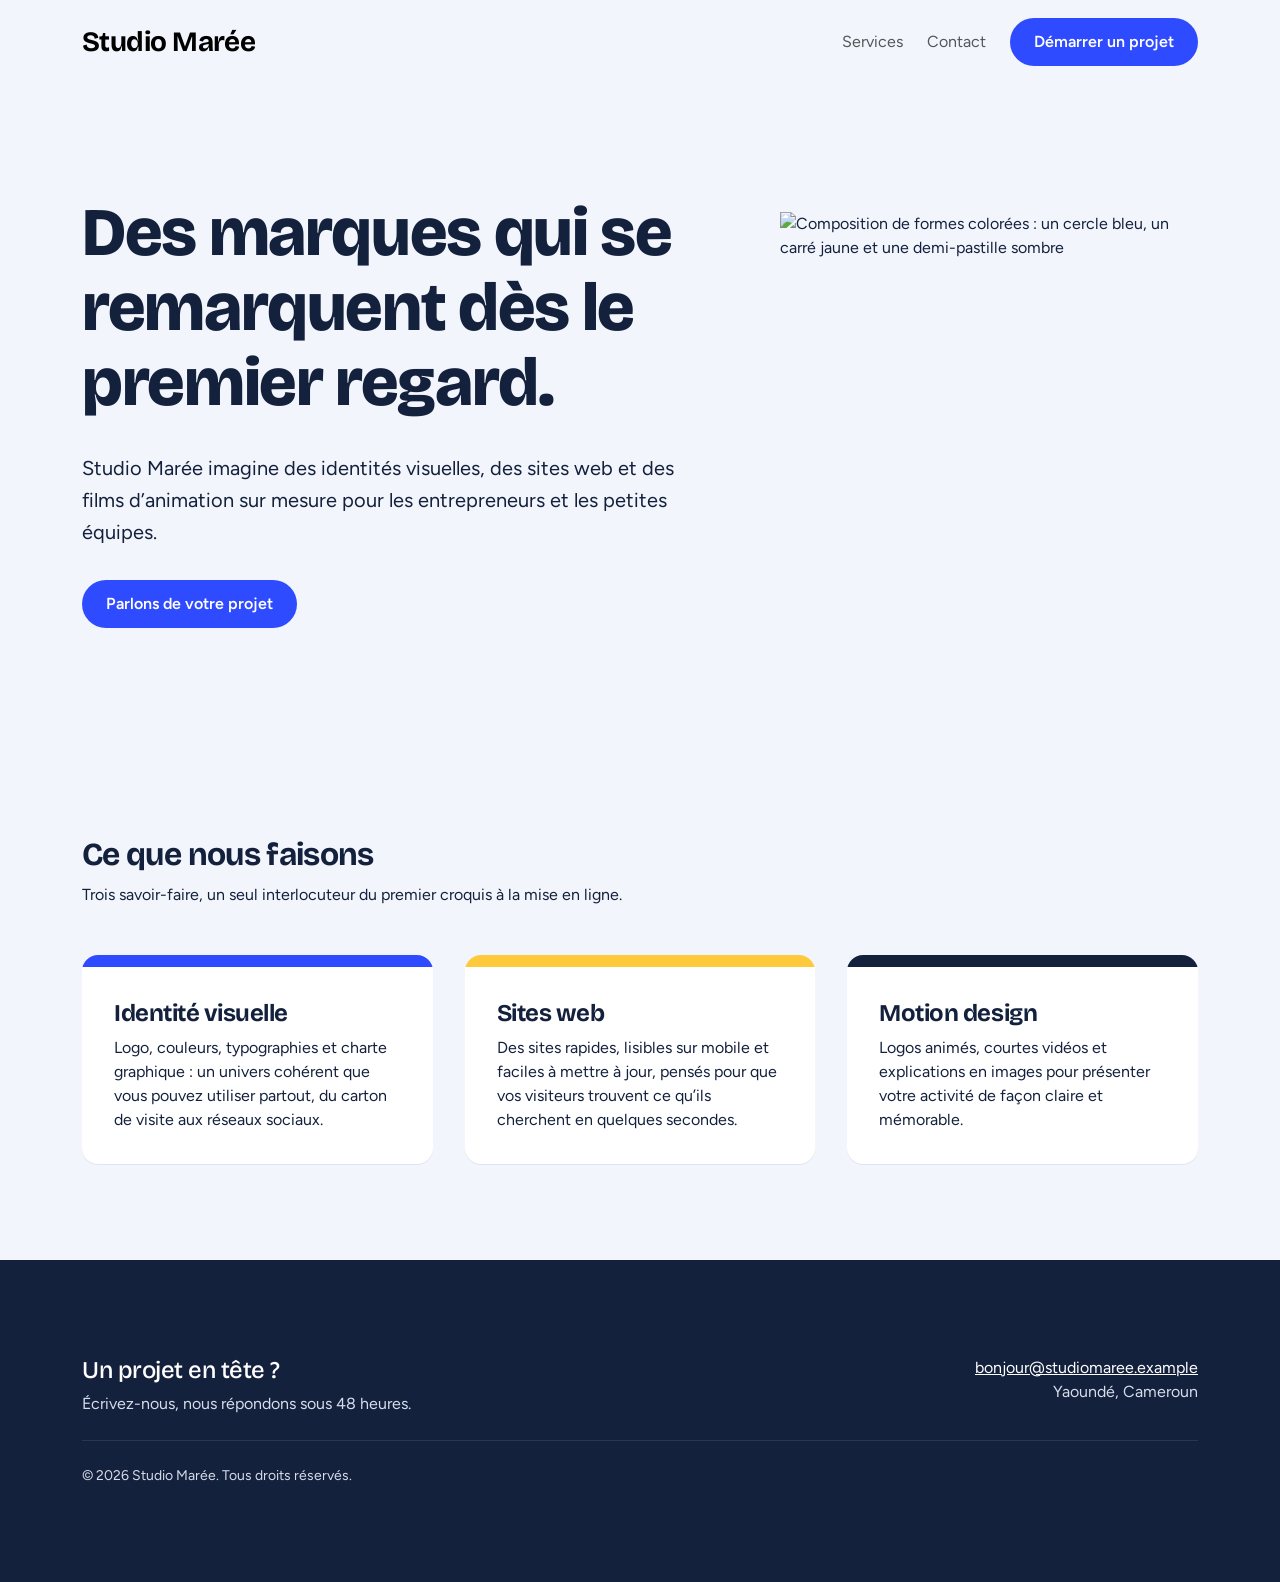
==== index.html @ 0c899aa6 "feat(jour-2): ajout section hero et grille services responsive bootstrap" ====
<!DOCTYPE html>
<html lang="fr">
<head>
  <meta charset="UTF-8">
  <!-- Rend le site responsive : la largeur suit celle de l’écran -->
  <meta name="viewport" content="width=device-width, initial-scale=1.0">
  <title>Studio Marée – Identité, web et motion</title>
  <meta name="description" content="Studio Marée conçoit des identités visuelles, des sites web et des films d’animation pour les marques qui veulent se faire remarquer.">

  <!-- Polices Google : une famille pour les titres, une pour le texte -->
  <link rel="preconnect" href="https://fonts.googleapis.com">
  <link rel="preconnect" href="https://fonts.gstatic.com" crossorigin>
  <link href="https://fonts.googleapis.com/css2?family=Bricolage+Grotesque:opsz,wght@12..96,500;12..96,700;12..96,800&family=Figtree:wght@400;500;600&display=swap" rel="stylesheet">

  <!-- Bootstrap 5 (CSS) : toujours AVANT notre fichier -->
  <link href="https://cdn.jsdelivr.net/npm/bootstrap@5.3.3/dist/css/bootstrap.min.css" rel="stylesheet">

  <!-- Notre feuille de style : chargée après Bootstrap pour le compléter -->
  <link rel="stylesheet" href="styles.css">
</head>
<body>

  <!-- Lien d’évitement : permet aux utilisateurs clavier d’aller droit au contenu -->
  <a class="visually-hidden-focusable position-absolute p-3 bg-white" href="#contenu">Aller au contenu</a>

  <!-- En-tête : logo + navigation qui se replie en menu burger sur mobile -->
  <header>
    <nav class="navbar navbar-expand-lg py-3" aria-label="Navigation principale">
      <div class="container">
        <a class="navbar-brand fs-3 fw-bold" href="#accueil">Studio Marée</a>
        <button class="navbar-toggler" type="button" data-bs-toggle="collapse" data-bs-target="#menu" aria-controls="menu" aria-expanded="false" aria-label="Ouvrir le menu">
          <span class="navbar-toggler-icon"></span>
        </button>
        <div class="collapse navbar-collapse" id="menu">
          <ul class="navbar-nav ms-auto align-items-lg-center gap-lg-2">
            <li class="nav-item"><a class="nav-link" href="#services">Services</a></li>
            <li class="nav-item"><a class="nav-link" href="#contact">Contact</a></li>
            <li class="nav-item ms-lg-2"><a class="btn btn-cobalt" href="#contact">Démarrer un projet</a></li>
          </ul>
        </div>
      </div>
    </nav>
  </header>

  <main id="contenu">

    <!-- =====================================================
         SECTION 1 : HERO
         ===================================================== -->
    <section class="hero-section" id="accueil" aria-labelledby="titre-hero">
      <!-- .container : centre le contenu et fixe sa largeur maximale selon l’écran -->
      <div class="container">
        <!-- .row : ligne flex de 12 colonnes ; .align-items-center centre les colonnes à la verticale ; .g-5 = grand espace entre elles -->
        <div class="row align-items-center g-5">

          <!-- Colonne texte : 12/12 sur mobile (pleine largeur), 7/12 dès 992px (col-lg-7) -->
          <div class="col-12 col-lg-7">
            <h1 id="titre-hero" class="hero-title">Des marques qui se remarquent dès le premier regard.</h1>
            <p class="hero-text">Studio Marée imagine des identités visuelles, des sites web et des films d’animation sur mesure pour les entrepreneurs et les petites équipes.</p>
            <a class="btn btn-cobalt mt-3" href="#contact">Parlons de votre projet</a>
          </div>

          <!-- Colonne image : pleine largeur sur mobile, 5/12 dès 992px (7 + 5 = 12) -->
          <div class="col-12 col-lg-5">
            <!-- .img-fluid : max-width 100% + hauteur auto, l’image rétrécit avec sa colonne ; .mx-auto la centre -->
            <img class="img-fluid d-block mx-auto" src="C:\Users\HP\OneDrive\Bureau\Apprentissage Frond-end\projet-01-vitrine/hero.svg" width="400" height="400"
                 alt="Composition de formes colorées : un cercle bleu, un carré jaune et une demi-pastille sombre">
          </div>

        </div>
      </div>
    </section>

    <!-- =====================================================
         SECTION 2 : SERVICES
         ===================================================== -->
    <section class="section" id="services" aria-labelledby="titre-services">
      <div class="container">
        <h2 id="titre-services" class="fw-bold mb-2">Ce que nous faisons</h2>
        <p class="mb-5">Trois savoir-faire, un seul interlocuteur du premier croquis à la mise en ligne.</p>

        <!-- .row : ligne de 12 colonnes ; .grille-services règle l’espace entre cartes dans styles.css -->
        <div class="row grille-services">

          <!-- Chaque colonne s’adapte à l’écran :
               col-12   → 12/12 = 1 carte par ligne sur mobile (à partir de 0px)
               col-md-6 → 6/12  = 2 cartes par ligne dès 768px (tablette)
               col-lg-4 → 4/12  = 3 cartes par ligne dès 992px (bureau) -->
          <div class="col-12 col-md-6 col-lg-4">
            <article class="card">
              <div class="bandeau bandeau-1"></div>
              <div class="card-body">
                <h3 class="h4 fw-bold">Identité visuelle</h3>
                <p class="mb-0">Logo, couleurs, typographies et charte graphique : un univers cohérent que vous pouvez utiliser partout, du carton de visite aux réseaux sociaux.</p>
              </div>
            </article>
          </div>

          <div class="col-12 col-md-6 col-lg-4">
            <article class="card">
              <div class="bandeau bandeau-2"></div>
              <div class="card-body">
                <h3 class="h4 fw-bold">Sites web</h3>
                <p class="mb-0">Des sites rapides, lisibles sur mobile et faciles à mettre à jour, pensés pour que vos visiteurs trouvent ce qu’ils cherchent en quelques secondes.</p>
              </div>
            </article>
          </div>

          <div class="col-12 col-md-6 col-lg-4">
            <article class="card">
              <div class="bandeau bandeau-3"></div>
              <div class="card-body">
                <h3 class="h4 fw-bold">Motion design</h3>
                <p class="mb-0">Logos animés, courtes vidéos et explications en images pour présenter votre activité de façon claire et mémorable.</p>
              </div>
            </article>
          </div>

        </div>
      </div>
    </section>

  </main>

  <!-- Pied de page : coordonnées et mentions -->
  <footer id="contact">
    <div class="container">
      <div class="row g-4">
        <div class="col-md-6">
          <h2 class="h4 text-white mb-2">Un projet en tête ?</h2>
          <p class="mb-0">Écrivez-nous, nous répondons sous 48 heures.</p>
        </div>
        <div class="col-md-6 text-md-end">
          <address class="mb-0">
            <a href="mailto:bonjour@studiomaree.example">bonjour@studiomaree.example</a><br>
            Yaoundé, Cameroun
          </address>
        </div>
      </div>
      <hr class="my-4 border-secondary">
      <p class="small mb-0">© 2026 Studio Marée. Tous droits réservés.</p>
    </div>
  </footer>

  <!-- Bootstrap 5 (JS) : nécessaire au menu burger -->
  <script src="https://cdn.jsdelivr.net/npm/bootstrap@5.3.3/dist/js/bootstrap.bundle.min.js"></script>
</body>
</html>
---- styles.css ----
:root {
  --encre: #14213d;
  --cobalt: #2f4bff;
  --soleil: #ffc93c;
  --brume: #f2f5fb;
  --blanc: #ffffff;

  --espace-hero: 3rem;        /* marge verticale du hero */
  --espace-section: 3rem;     /* marge verticale des autres sections */
  --espace-carte: 1.5rem;     /* padding intérieur des cartes */
  --ecart-grille: 1rem;       /* espace entre les cartes */

  --bs-body-font-family: "Figtree", system-ui, sans-serif;
  --bs-body-color: var(--encre);
  --bs-body-bg: var(--brume);
  --bs-link-color: var(--cobalt);
}


/* 2. Base : sélecteurs d’éléments (0,0,1), les plus faibles possible */
h1, h2, h3, .navbar-brand {
  font-family: "Bricolage Grotesque", sans-serif;
  letter-spacing: -0.02em;
}

p { max-width: 38rem; }

:focus-visible {
  outline: 0.1875rem solid var(--soleil);
  outline-offset: 0.1875rem;
}


/* 3. Boutons */
.btn-cobalt {
  background: var(--cobalt);
  color: var(--blanc);
  border: 0;
  border-radius: 62rem;
  padding: 0.75rem 1.5rem;
  font-weight: 600;
}
.btn-cobalt:hover { background: #1f38d6; color: var(--blanc); }


/* 4. Section hero (version mobile) */
.hero-section {
  padding-block: var(--espace-hero);
}

.hero-title {
  font-size: 2.25rem;
  font-weight: 800;
  line-height: 1.1;
}

.hero-text {
  margin-top: 1.5rem;
  font-size: 1.125rem;
  line-height: 1.6;
}


/* 5. Autres sections et grille de cartes */
.section {
  padding-block: var(--espace-section);
}

/* Bootstrap fixe l’écart des colonnes sur .row ; notre classe, chargée
   après, le remplace à spécificité égale (0,1,0). */
.grille-services {
  --bs-gutter-x: var(--ecart-grille);
  --bs-gutter-y: var(--ecart-grille);
}


/* 6. Cartes
   Plutôt que de surcharger les propriétés une à une, on change les
   variables --bs-card-* que Bootstrap lit déjà dans .card : un seul
   sélecteur de classe suffit. */
.card {
  --bs-card-height: 100%;
  --bs-card-bg: var(--blanc);
  --bs-card-border-width: 0;
  --bs-card-border-radius: 1rem;
  --bs-card-spacer-x: var(--espace-carte);
  --bs-card-spacer-y: var(--espace-carte);

  overflow: hidden;
  box-shadow: 0 0.0625rem 0 rgb(20 33 61 / 0.08);
  transition: transform 0.25s ease, box-shadow 0.25s ease;
}

.bandeau { height: 0.625rem; }
.bandeau-1 { background: var(--cobalt); }
.bandeau-2 { background: var(--soleil); }
.bandeau-3 { background: var(--encre); }

/* Effet au survol : uniquement sur les appareils munis d’une souris,
   pour éviter un état « collé » sur écran tactile. */
@media (hover: hover) {
  .card:hover {
    transform: translateY(-0.25rem);
    box-shadow: 0 0.75rem 1.5rem rgb(20 33 61 / 0.14);
  }
}

/* Respecte les personnes qui désactivent les animations */
@media (prefers-reduced-motion: reduce) {
  .card { transition: none; }
}


/* 7. Pied de page */
footer {
  padding-block: var(--espace-section);
  background: var(--encre);
  color: #d7dcea;
}
footer a { color: var(--blanc); }


/* ==========================================================
   Tablette et bureau : à partir de 768px (48rem)
   On augmente l’espacement vertical en modifiant les variables :
   aucune règle supplémentaire, aucune spécificité en plus.
   ========================================================== */
@media (min-width: 768px) {
  :root {
    --espace-hero: 5rem;
    --espace-section: 4.5rem;
    --espace-carte: 2rem;
    --ecart-grille: 1.5rem;
  }

  .hero-title { font-size: 3.25rem; }
  .hero-text  { margin-top: 2rem; font-size: 1.25rem; }
  .bandeau    { height: 0.75rem; }
}


/* ==========================================================
   Grand écran : à partir de 1024px (64rem)
   ========================================================== */
@media (min-width: 1024px) {
  :root {
    --espace-hero: 7rem;
    --espace-section: 6rem;
    --ecart-grille: 2rem;
  }

  .hero-title { font-size: 4.25rem; }
}
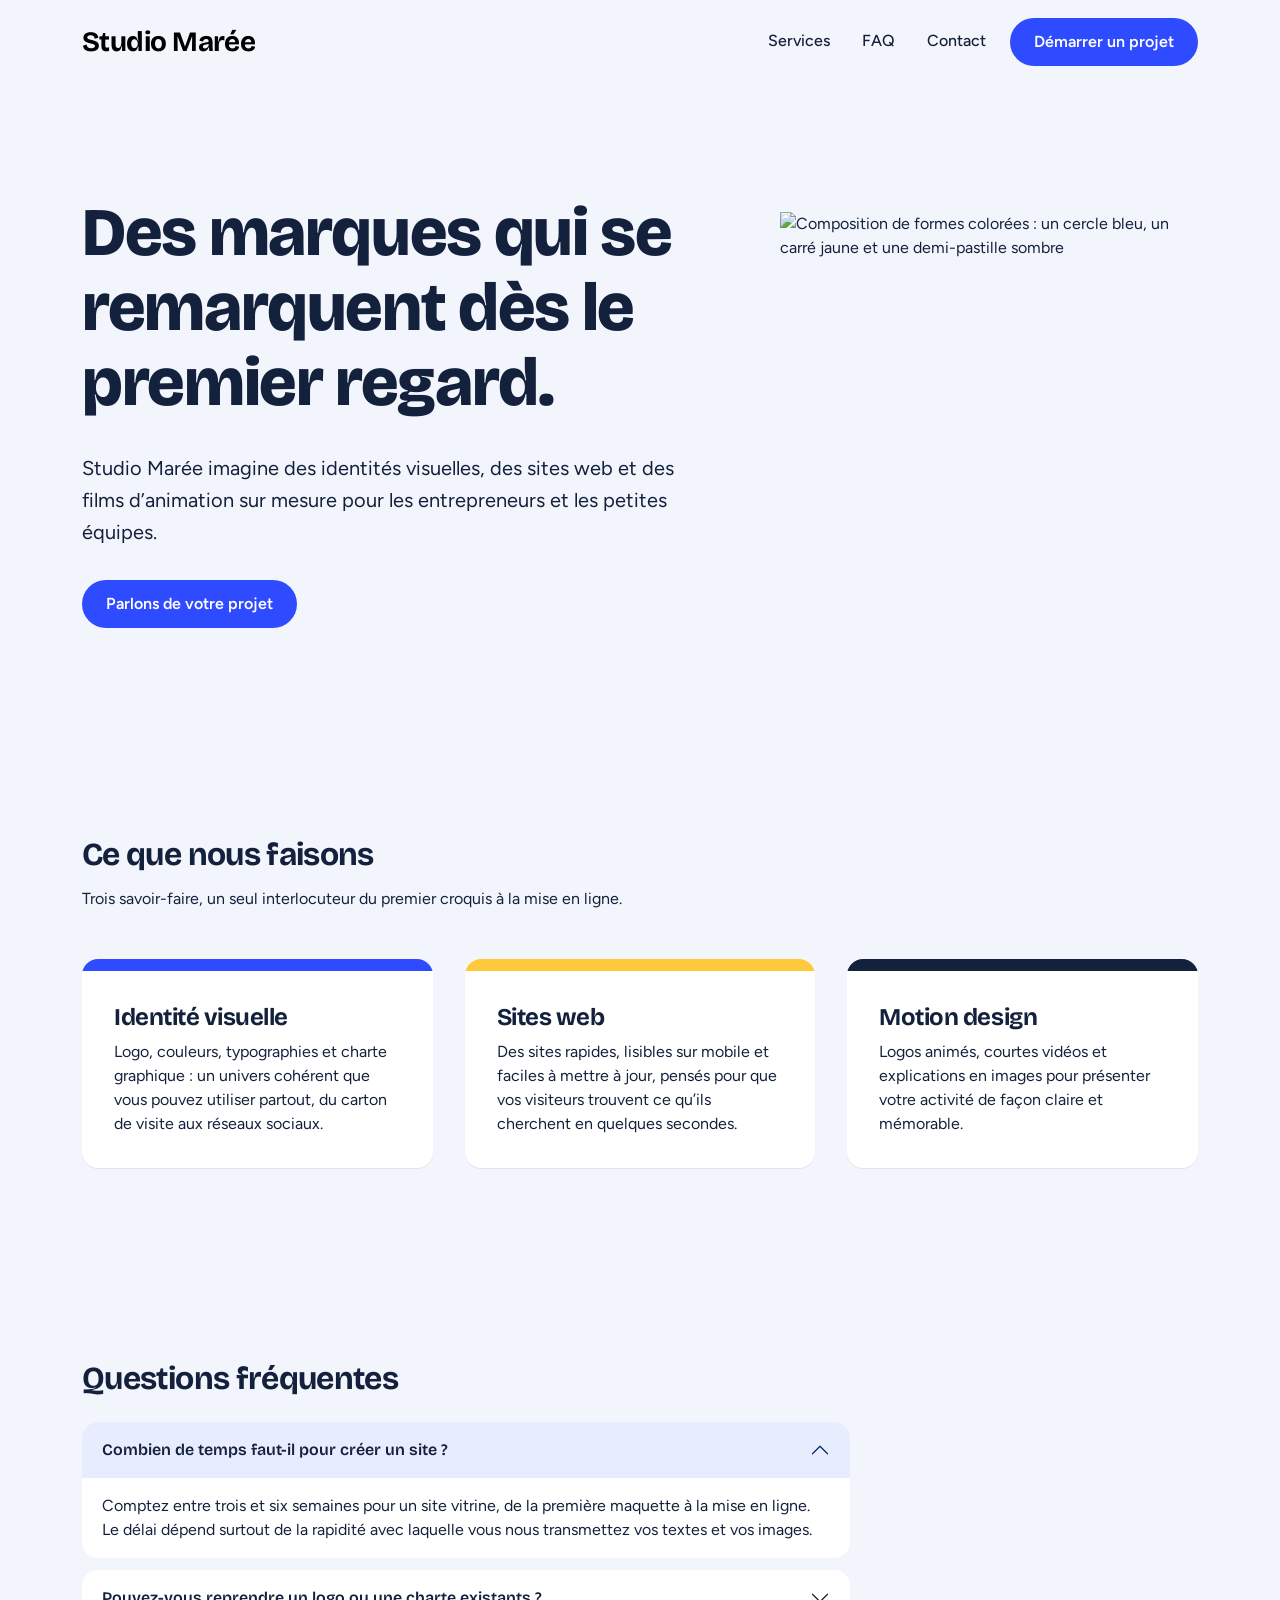
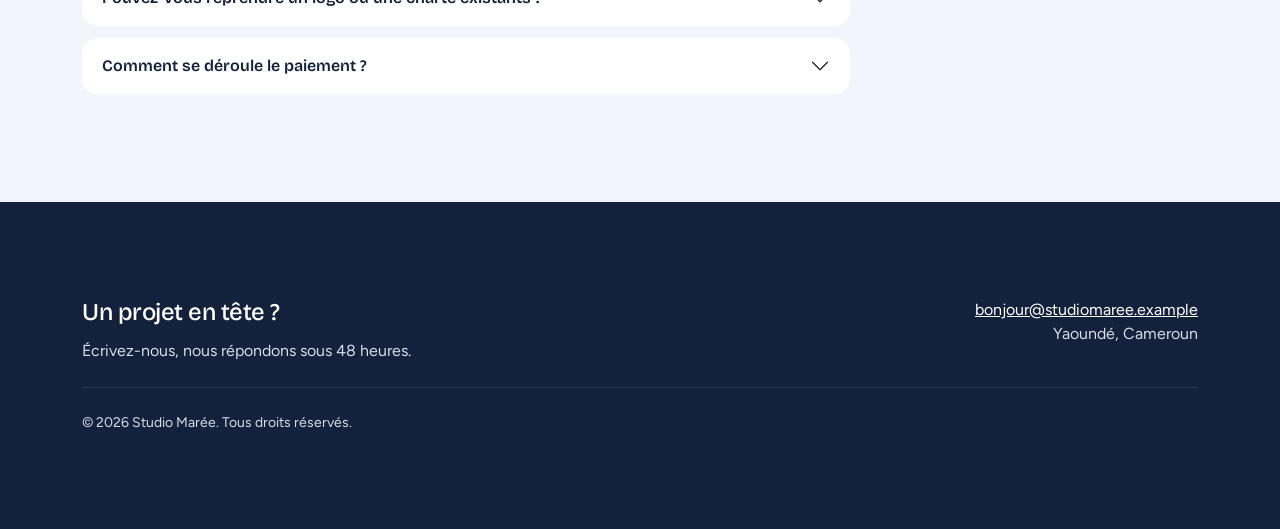
==== commit b8d2d8e4: "feat(jour-3): navbar mobile bootstrap, accordeon faq et selecteurs css3" ====
--- a/index.html
+++ b/index.html
@@ -28,14 +28,22 @@
     <nav class="navbar navbar-expand-lg py-3" aria-label="Navigation principale">
       <div class="container">
         <a class="navbar-brand fs-3 fw-bold" href="#accueil">Studio Marée</a>
+        <!-- Bouton burger : visible seulement sous 992px (navbar-expand-lg).
+             data-bs-toggle="collapse" → ce bouton déplie/replie un élément
+             data-bs-target="#menu"    → cet élément est celui dont l’id est « menu »
+             aria-controls="menu"      → indique aux lecteurs d’écran quel contenu est piloté
+             aria-expanded="false"     → état courant (Bootstrap le passe à true à l’ouverture)
+             aria-label                → nom accessible du bouton, qui n’a pas de texte visible -->
         <button class="navbar-toggler" type="button" data-bs-toggle="collapse" data-bs-target="#menu" aria-controls="menu" aria-expanded="false" aria-label="Ouvrir le menu">
           <span class="navbar-toggler-icon"></span>
         </button>
+        <!-- Contenu replié : son id doit correspondre à data-bs-target du bouton -->
         <div class="collapse navbar-collapse" id="menu">
-          <ul class="navbar-nav ms-auto align-items-lg-center gap-lg-2">
+          <ul class="navbar-nav ms-auto align-items-lg-center">
             <li class="nav-item"><a class="nav-link" href="#services">Services</a></li>
+            <li class="nav-item"><a class="nav-link" href="#faq">FAQ</a></li>
             <li class="nav-item"><a class="nav-link" href="#contact">Contact</a></li>
-            <li class="nav-item ms-lg-2"><a class="btn btn-cobalt" href="#contact">Démarrer un projet</a></li>
+            <li class="nav-item"><a class="btn btn-cobalt" href="#contact">Démarrer un projet</a></li>
           </ul>
         </div>
       </div>
@@ -63,7 +71,7 @@
           <!-- Colonne image : pleine largeur sur mobile, 5/12 dès 992px (7 + 5 = 12) -->
           <div class="col-12 col-lg-5">
             <!-- .img-fluid : max-width 100% + hauteur auto, l’image rétrécit avec sa colonne ; .mx-auto la centre -->
-            <img class="img-fluid d-block mx-auto" src="C:\Users\HP\OneDrive\Bureau\Apprentissage Frond-end\projet-01-vitrine/hero.svg" width="400" height="400"
+            <img class="img-fluid d-block mx-auto" src="C:/Users/HP/OneDrive/Bureau/Apprentissage Frond-end/projet-01-vitrine/hero.svg" width="400" height="400"
                  alt="Composition de formes colorées : un cercle bleu, un carré jaune et une demi-pastille sombre">
           </div>
 
@@ -76,7 +84,7 @@
          ===================================================== -->
     <section class="section" id="services" aria-labelledby="titre-services">
       <div class="container">
-        <h2 id="titre-services" class="fw-bold mb-2">Ce que nous faisons</h2>
+        <h2 id="titre-services" class="fw-bold">Ce que nous faisons</h2>
         <p class="mb-5">Trois savoir-faire, un seul interlocuteur du premier croquis à la mise en ligne.</p>
 
         <!-- .row : ligne de 12 colonnes ; .grille-services règle l’espace entre cartes dans styles.css -->
@@ -120,6 +128,62 @@
       </div>
     </section>
 
+    <!-- =====================================================
+         SECTION 3 : FAQ (composant accordion de Bootstrap)
+         ===================================================== -->
+    <section class="section" id="faq" aria-labelledby="titre-faq">
+      <div class="container">
+        <h2 id="titre-faq" class="fw-bold mb-4">Questions fréquentes</h2>
+
+        <!-- .accordion : conteneur ; son id est référencé par data-bs-parent pour n’ouvrir qu’un panneau à la fois -->
+        <div class="accordion" id="accordeonFaq">
+
+          <!-- .accordion-item : une question + sa réponse -->
+          <div class="accordion-item">
+            <h3 class="accordion-header">
+              <!-- Ce bouton ouvre le panneau #reponse-1 -->
+              <button class="accordion-button" type="button" data-bs-toggle="collapse" data-bs-target="#reponse-1" aria-expanded="true" aria-controls="reponse-1">
+                Combien de temps faut-il pour créer un site ?
+              </button>
+            </h3>
+            <!-- .show = ouvert au chargement ; data-bs-parent = groupe d’accordéon -->
+            <div id="reponse-1" class="accordion-collapse collapse show" data-bs-parent="#accordeonFaq">
+              <div class="accordion-body">
+                Comptez entre trois et six semaines pour un site vitrine, de la première maquette à la mise en ligne. Le délai dépend surtout de la rapidité avec laquelle vous nous transmettez vos textes et vos images.
+              </div>
+            </div>
+          </div>
+
+          <div class="accordion-item">
+            <h3 class="accordion-header">
+              <button class="accordion-button collapsed" type="button" data-bs-toggle="collapse" data-bs-target="#reponse-2" aria-expanded="false" aria-controls="reponse-2">
+                Pouvez-vous reprendre un logo ou une charte existants ?
+              </button>
+            </h3>
+            <div id="reponse-2" class="accordion-collapse collapse" data-bs-parent="#accordeonFaq">
+              <div class="accordion-body">
+                Oui. Nous partons de vos éléments actuels, les améliorons si besoin et les adaptons au web. Vous gardez ce qui fonctionne et nous retravaillons le reste avec vous.
+              </div>
+            </div>
+          </div>
+
+          <div class="accordion-item">
+            <h3 class="accordion-header">
+              <button class="accordion-button collapsed" type="button" data-bs-toggle="collapse" data-bs-target="#reponse-3" aria-expanded="false" aria-controls="reponse-3">
+                Comment se déroule le paiement ?
+              </button>
+            </h3>
+            <div id="reponse-3" class="accordion-collapse collapse" data-bs-parent="#accordeonFaq">
+              <div class="accordion-body">
+                Nous demandons un acompte au lancement du projet, puis le solde à la livraison. Le devis détaille chaque étape avant toute signature.
+              </div>
+            </div>
+          </div>
+
+        </div>
+      </div>
+    </section>
+
   </main>
 
   <!-- Pied de page : coordonnées et mentions -->
@@ -127,7 +191,7 @@
     <div class="container">
       <div class="row g-4">
         <div class="col-md-6">
-          <h2 class="h4 text-white mb-2">Un projet en tête ?</h2>
+          <h2 class="h4 text-white">Un projet en tête ?</h2>
           <p class="mb-0">Écrivez-nous, nous répondons sous 48 heures.</p>
         </div>
         <div class="col-md-6 text-md-end">
@@ -142,7 +206,7 @@
     </div>
   </footer>
 
-  <!-- Bootstrap 5 (JS) : nécessaire au menu burger -->
+  <!-- Bootstrap 5 (JS) : nécessaire au menu burger et à l’accordéon FAQ -->
   <script src="https://cdn.jsdelivr.net/npm/bootstrap@5.3.3/dist/js/bootstrap.bundle.min.js"></script>
 </body>
 </html>
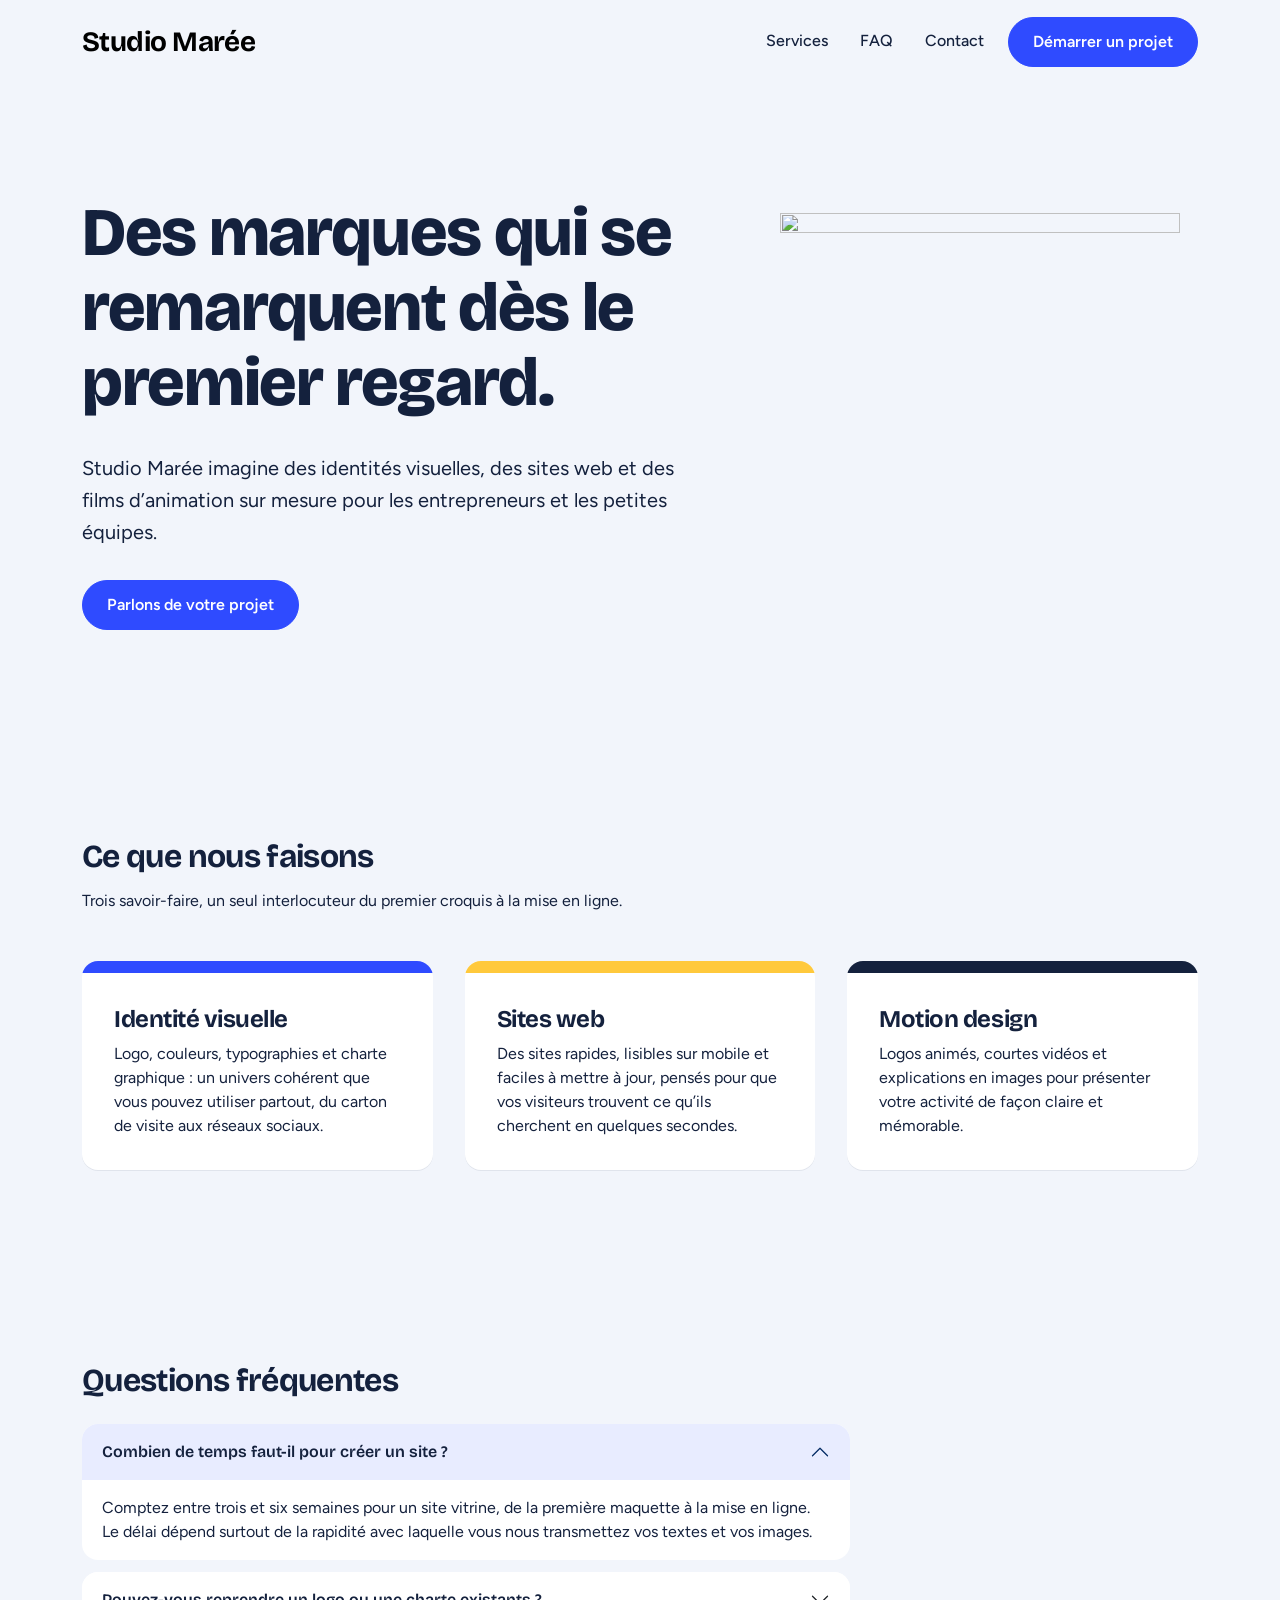
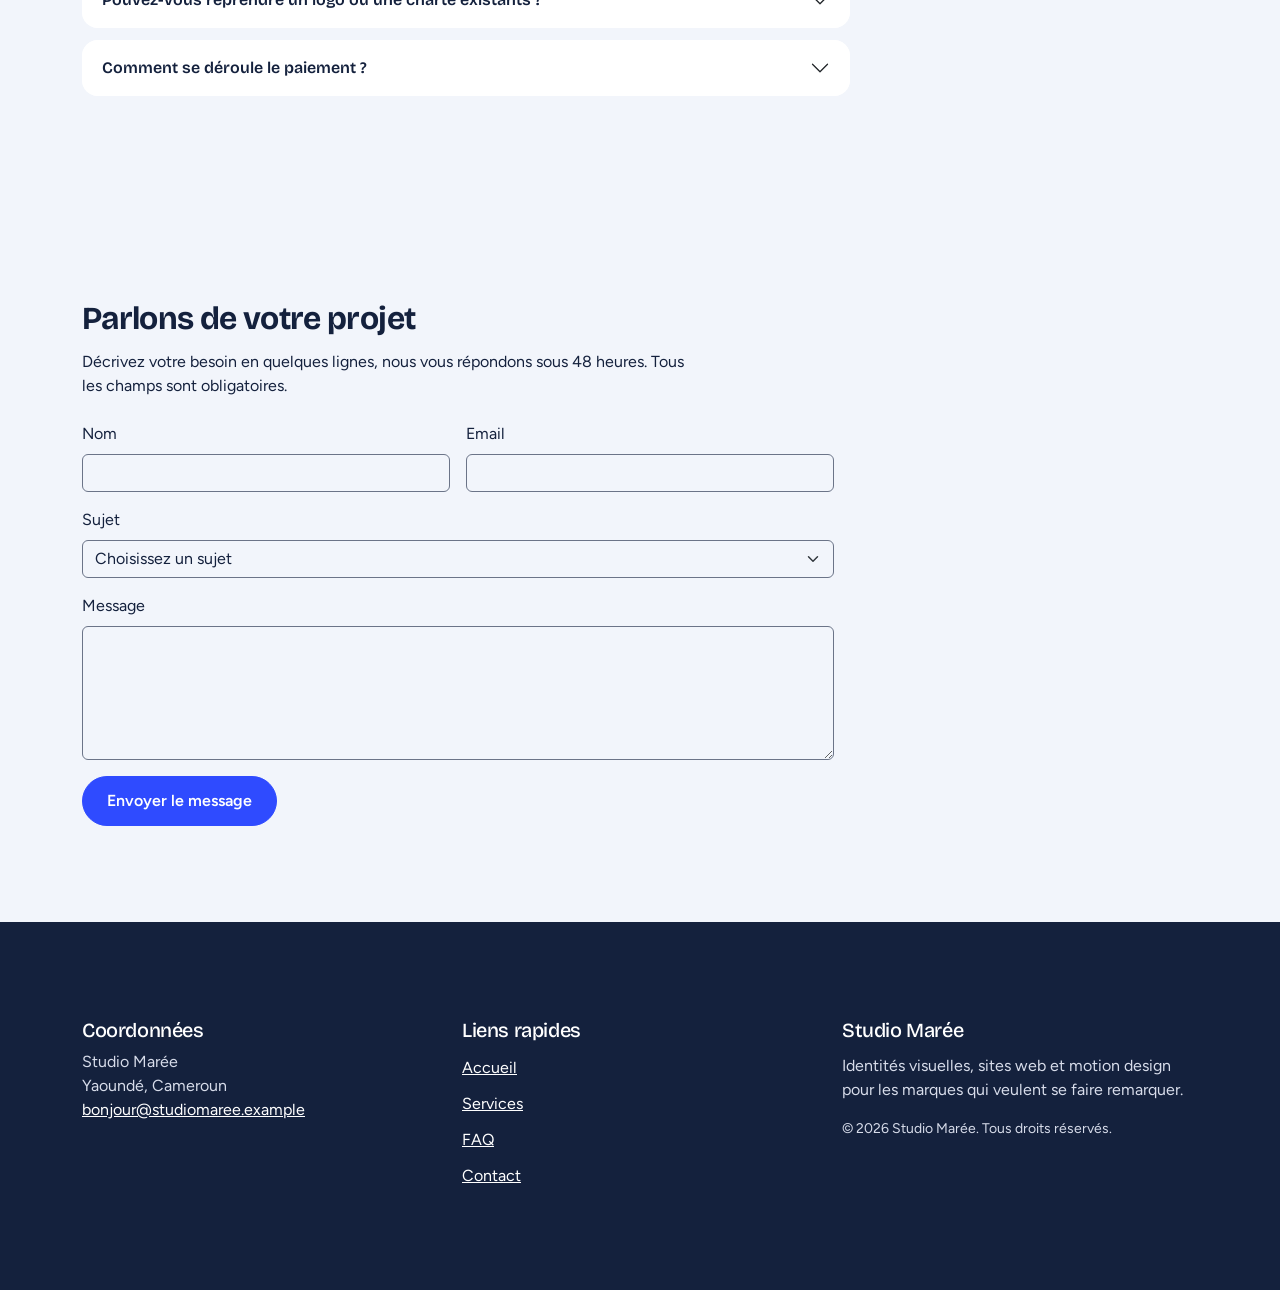
==== commit 5b65450d: "feat(jour-4): formulaire de contact accessible, footer et audit code" ====
--- a/index.html
+++ b/index.html
@@ -34,7 +34,7 @@
              aria-controls="menu"      → indique aux lecteurs d’écran quel contenu est piloté
              aria-expanded="false"     → état courant (Bootstrap le passe à true à l’ouverture)
              aria-label                → nom accessible du bouton, qui n’a pas de texte visible -->
-        <button class="navbar-toggler" type="button" data-bs-toggle="collapse" data-bs-target="#menu" aria-controls="menu" aria-expanded="false" aria-label="Ouvrir le menu">
+        <button class="navbar-toggler" type="button" data-bs-toggle="collapse" data-bs-target="#menu" aria-controls="menu" aria-expanded="false" aria-label="Afficher ou masquer le menu">
           <span class="navbar-toggler-icon"></span>
         </button>
         <!-- Contenu replié : son id doit correspondre à data-bs-target du bouton -->
@@ -43,7 +43,7 @@
             <li class="nav-item"><a class="nav-link" href="#services">Services</a></li>
             <li class="nav-item"><a class="nav-link" href="#faq">FAQ</a></li>
             <li class="nav-item"><a class="nav-link" href="#contact">Contact</a></li>
-            <li class="nav-item"><a class="btn btn-cobalt" href="#contact">Démarrer un projet</a></li>
+            <li class="nav-item"><a class="btn btn-primary" href="#contact">Démarrer un projet</a></li>
           </ul>
         </div>
       </div>
@@ -65,14 +65,14 @@
           <div class="col-12 col-lg-7">
             <h1 id="titre-hero" class="hero-title">Des marques qui se remarquent dès le premier regard.</h1>
             <p class="hero-text">Studio Marée imagine des identités visuelles, des sites web et des films d’animation sur mesure pour les entrepreneurs et les petites équipes.</p>
-            <a class="btn btn-cobalt mt-3" href="#contact">Parlons de votre projet</a>
+            <a class="btn btn-primary mt-3" href="#contact">Parlons de votre projet</a>
           </div>
 
           <!-- Colonne image : pleine largeur sur mobile, 5/12 dès 992px (7 + 5 = 12) -->
           <div class="col-12 col-lg-5">
-            <!-- .img-fluid : max-width 100% + hauteur auto, l’image rétrécit avec sa colonne ; .mx-auto la centre -->
-            <img class="img-fluid d-block mx-auto" src="C:/Users/HP/OneDrive/Bureau/Apprentissage Frond-end/projet-01-vitrine/hero.svg" width="400" height="400"
-                 alt="Composition de formes colorées : un cercle bleu, un carré jaune et une demi-pastille sombre">
+            <!-- Image décorative : alt="" (vide) pour que les lecteurs d’écran l’ignorent.
+                 .img-fluid : max-width 100% + hauteur auto, l’image rétrécit avec sa colonne ; .mx-auto la centre -->
+            <img class="img-fluid d-block mx-auto" src="C:\Users\HP\OneDrive\Bureau\Apprentissage Frond-end\projet-01-vitrine\hero.svg" width="400" height="400" alt="">
           </div>
 
         </div>
@@ -184,25 +184,94 @@
       </div>
     </section>
 
+    <!-- =====================================================
+         SECTION 4 : CONTACT (formulaire)
+         ===================================================== -->
+    <section class="section" id="contact" aria-labelledby="titre-contact">
+      <div class="container">
+        <h2 id="titre-contact" class="fw-bold">Parlons de votre projet</h2>
+        <p class="mb-4">Décrivez votre besoin en quelques lignes, nous vous répondons sous 48 heures. Tous les champs sont obligatoires.</p>
+
+        <!-- .row = ligne de 12 colonnes ; .g-3 = espace de 1rem entre les champs.
+             action="#" est provisoire : il faudra un service ou un script serveur pour recevoir les messages. -->
+        <form class="row g-3 formulaire-contact" action="#" method="post">
+
+          <!-- Nom et Email : 12/12 sur mobile, 6/12 chacun dès 768px (col-md-6) -->
+          <div class="col-12 col-md-6">
+            <!-- for="nom" doit être identique à l’id du champ ci-dessous -->
+            <label for="nom" class="form-label">Nom</label>
+            <input type="text" class="form-control" id="nom" name="nom" autocomplete="name" required>
+          </div>
+
+          <div class="col-12 col-md-6">
+            <label for="email" class="form-label">Email</label>
+            <!-- type="email" : validation du format et clavier adapté (@) sur mobile -->
+            <input type="email" class="form-control" id="email" name="email" autocomplete="email" required>
+          </div>
+
+          <div class="col-12">
+            <label for="sujet" class="form-label">Sujet</label>
+            <!-- Première option vide + disabled : force un vrai choix grâce à required -->
+            <select class="form-select" id="sujet" name="sujet" required>
+              <option value="" selected disabled>Choisissez un sujet</option>
+              <option value="identite">Identité visuelle</option>
+              <option value="web">Site web</option>
+              <option value="motion">Motion design</option>
+              <option value="autre">Autre demande</option>
+            </select>
+          </div>
+
+          <div class="col-12">
+            <label for="message" class="form-label">Message</label>
+            <textarea class="form-control" id="message" name="message" rows="5" required></textarea>
+          </div>
+
+          <div class="col-12">
+            <button type="submit" class="btn btn-primary">Envoyer le message</button>
+          </div>
+
+        </form>
+      </div>
+    </section>
+
   </main>
 
-  <!-- Pied de page : coordonnées et mentions -->
-  <footer id="contact">
+  <!-- =====================================================
+       PIED DE PAGE : 3 colonnes (empilées sur mobile, côte à côte dès 768px)
+       ===================================================== -->
+  <footer>
     <div class="container">
+      <!-- col-12 col-md-4 : 12/12 sur mobile, 4/12 dès 768px (4 + 4 + 4 = 12) -->
       <div class="row g-4">
-        <div class="col-md-6">
-          <h2 class="h4 text-white">Un projet en tête ?</h2>
-          <p class="mb-0">Écrivez-nous, nous répondons sous 48 heures.</p>
-        </div>
-        <div class="col-md-6 text-md-end">
+
+        <div class="col-12 col-md-4">
+          <h2 class="h5 text-white">Coordonnées</h2>
           <address class="mb-0">
-            <a href="mailto:bonjour@studiomaree.example">bonjour@studiomaree.example</a><br>
-            Yaoundé, Cameroun
+            Studio Marée<br>
+            Yaoundé, Cameroun<br>
+            <a href="mailto:bonjour@studiomaree.example">bonjour@studiomaree.example</a>
           </address>
         </div>
-      </div>
-      <hr class="my-4 border-secondary">
-      <p class="small mb-0">© 2026 Studio Marée. Tous droits réservés.</p>
+
+        <div class="col-12 col-md-4">
+          <h2 class="h5 text-white">Liens rapides</h2>
+          <nav aria-label="Liens rapides">
+            <ul class="list-unstyled liens-rapides mb-0">
+              <li><a href="#accueil">Accueil</a></li>
+              <li><a href="#services">Services</a></li>
+              <li><a href="#faq">FAQ</a></li>
+              <li><a href="#contact">Contact</a></li>
+            </ul>
+          </nav>
+        </div>
+
+        <div class="col-12 col-md-4">
+          <h2 class="h5 text-white">Studio Marée</h2>
+          <p>Identités visuelles, sites web et motion design pour les marques qui veulent se faire remarquer.</p>
+          <p class="small mb-0">© 2026 Studio Marée. Tous droits réservés.</p>
+        </div>
+
+      </div>
     </div>
   </footer>
 
--- a/styles.css
+++ b/styles.css
@@ -0,0 +1,280 @@
+:root {
+  --encre: #14213d;
+  --cobalt: #2f4bff;
+  --soleil: #ffc93c;
+  --brume: #f2f5fb;
+  --blanc: #ffffff;
+
+  --espace-hero: 3rem;        /* marge verticale du hero */
+  --espace-section: 3rem;     /* marge verticale des autres sections */
+  --espace-carte: 1.5rem;     /* padding intérieur des cartes */
+  --ecart-grille: 1rem;       /* espace entre les cartes */
+
+  --bs-body-font-family: "Figtree", system-ui, sans-serif;
+  --bs-body-color: var(--encre);
+  --bs-body-bg: var(--brume);
+  --bs-link-color: var(--cobalt);
+}
+
+
+/* 2. Base : sélecteurs d’éléments (0,0,1), les plus faibles possible */
+h1, h2, h3, .navbar-brand {
+  font-family: "Bricolage Grotesque", sans-serif;
+  letter-spacing: -0.02em;
+}
+
+p { max-width: 38rem; }
+
+/* Anneau de focus en cobalt (≈ 5,4:1 sur fond clair). Le jaune n’atteignait
+   que 1,5:1 : trop faible pour un indicateur de focus (minimum 3:1). */
+:focus-visible {
+  outline: 0.1875rem solid var(--cobalt);
+  outline-offset: 0.1875rem;
+}
+
+/* Sur le fond sombre du pied de page, c’est le jaune qui contraste.
+   Spécificité (0, 1, 1) : une pseudo-classe + un élément (footer). */
+footer :focus-visible {
+  outline-color: var(--soleil);
+}
+
+
+/* 3. Boutons : on adapte .btn-primary de Bootstrap en changeant ses
+   variables (un seul sélecteur de classe, aucune surcharge propriété par propriété). */
+.btn-primary {
+  --bs-btn-bg: var(--cobalt);
+  --bs-btn-border-color: var(--cobalt);
+  --bs-btn-hover-bg: #1f38d6;
+  --bs-btn-hover-border-color: #1f38d6;
+  --bs-btn-active-bg: #1a31bd;
+  --bs-btn-active-border-color: #1a31bd;
+  --bs-btn-border-radius: 62rem;
+  --bs-btn-padding-x: 1.5rem;
+  --bs-btn-padding-y: 0.75rem;
+  --bs-btn-font-weight: 600;
+}
+
+/* Bootstrap supprime l’outline des boutons au profit d’une ombre pâle :
+   on rétablit un anneau net. Même poids (0, 2, 0), écrit après Bootstrap. */
+.btn:focus-visible {
+  outline: 0.1875rem solid var(--cobalt);
+  outline-offset: 0.1875rem;
+}
+
+
+/* 4. Section hero (version mobile) */
+.hero-section {
+  padding-block: var(--espace-hero);
+}
+
+.hero-title {
+  font-size: 2.25rem;
+  font-weight: 800;
+  line-height: 1.1;
+}
+
+.hero-text {
+  margin-top: 1.5rem;
+  font-size: 1.125rem;
+  line-height: 1.6;
+}
+
+
+/* 5. Autres sections et grille de cartes */
+.section {
+  padding-block: var(--espace-section);
+}
+
+/* Bootstrap fixe l’écart des colonnes sur .row ; notre classe, chargée
+   après, le remplace à spécificité égale (0,1,0). */
+.grille-services {
+  --bs-gutter-x: var(--ecart-grille);
+  --bs-gutter-y: var(--ecart-grille);
+}
+
+
+/* 6. Cartes
+   Plutôt que de surcharger les propriétés une à une, on change les
+   variables --bs-card-* que Bootstrap lit déjà dans .card : un seul
+   sélecteur de classe suffit. */
+.card {
+  --bs-card-height: 100%;
+  --bs-card-bg: var(--blanc);
+  --bs-card-border-width: 0;
+  --bs-card-border-radius: 1rem;
+  --bs-card-spacer-x: var(--espace-carte);
+  --bs-card-spacer-y: var(--espace-carte);
+
+  overflow: hidden;
+  box-shadow: 0 0.0625rem 0 rgb(20 33 61 / 0.08);
+  transition: transform 0.25s ease, box-shadow 0.25s ease;
+}
+
+.bandeau { height: 0.625rem; }
+.bandeau-1 { background: var(--cobalt); }
+.bandeau-2 { background: var(--soleil); }
+.bandeau-3 { background: var(--encre); }
+
+/* Effet au survol : uniquement sur les appareils munis d’une souris,
+   pour éviter un état « collé » sur écran tactile. */
+@media (hover: hover) {
+  .card:hover {
+    transform: translateY(-0.25rem);
+    box-shadow: 0 0.75rem 1.5rem rgb(20 33 61 / 0.14);
+  }
+}
+
+/* Respecte les personnes qui désactivent les animations */
+@media (prefers-reduced-motion: reduce) {
+  .card { transition: none; }
+}
+
+
+/* 7. Pied de page */
+footer {
+  padding-block: var(--espace-section);
+  background: var(--encre);
+  color: #d7dcea;
+}
+footer a { color: var(--blanc); }
+
+/* Liens rapides : zone cliquable plus haute (confort au pouce sur mobile) */
+.liens-rapides a {
+  display: inline-block;
+  padding-block: 0.375rem;
+}
+
+
+/* 8. Navigation : combinateur d’enfant direct (>)
+   .navbar-nav > .nav-item > .nav-link ne cible que les liens placés
+   DIRECTEMENT dans un .nav-item, lui-même enfant direct de .navbar-nav.
+   Un lien d’un futur sous-menu (dropdown) ne serait pas touché.
+
+   Calcul de spécificité de la règle principale (ID, Classe, Élément) :
+     .navbar-nav > .nav-item > .nav-link
+       ID       = 0
+       Classe   = 3   (.navbar-nav, .nav-item, .nav-link)
+       Élément  = 0
+       => (0, 3, 0). Les combinateurs (>, +, espace) ajoutent 0 point.
+   Bootstrap utilise ".navbar-expand-lg .navbar-nav .nav-link", aussi à
+   (0, 3, 0) : à égalité, la règle écrite en dernier gagne. D’où le
+   chargement de styles.css après Bootstrap. */
+.navbar-nav > .nav-item > .nav-link {
+  padding-block: 0.5rem;
+  border-bottom: 0.125rem solid transparent;
+  color: var(--encre);
+  font-weight: 500;
+  transition: color 0.2s ease, border-color 0.2s ease;
+}
+
+/* Spécificité : (0, 4, 0) = 3 classes + la pseudo-classe :hover / :focus-visible.
+   Elle doit dépasser (0, 3, 0), sinon la couleur de base écraserait le survol. */
+.navbar-nav > .nav-item > .nav-link:hover,
+.navbar-nav > .nav-item > .nav-link:focus-visible {
+  color: var(--cobalt);
+  border-bottom-color: var(--cobalt);
+}
+
+
+/* 9. Frère adjacent (+) : un <p> placé juste après un <h2>
+   Spécificité : h2 + p => (0, 0, 2) : 0 ID, 0 classe, 2 éléments.
+   Elle dépasse "p" de Bootstrap (0, 0, 1) qui remet la marge haute à 0. */
+h2 + p {
+  margin-top: 0.75rem;
+}
+
+
+/* 10. FAQ : composant accordion de Bootstrap
+   On modifie ses variables --bs-accordion-* : un seul sélecteur de classe. */
+.accordion {
+  --bs-accordion-bg: var(--blanc);
+  --bs-accordion-active-bg: #e8ecff;
+  --bs-accordion-active-color: var(--encre);
+  --bs-accordion-border-width: 0;
+  --bs-accordion-border-radius: 1rem;
+  --bs-accordion-btn-padding-y: 1.125rem;
+  --bs-accordion-btn-focus-box-shadow: 0 0 0 0.1875rem var(--cobalt);
+
+  max-width: 48rem;
+}
+
+.accordion-button { font-weight: 600; }
+
+.accordion-item {
+  margin-bottom: 0.75rem;
+  border-radius: var(--bs-accordion-border-radius);
+  overflow: hidden;
+}
+
+
+/* 11. Formulaire de contact
+   La bordure par défaut de Bootstrap (#dee2e6) n’offre que 1,3:1 sur fond
+   blanc : un champ de formulaire doit atteindre 3:1. #6b7488 ≈ 4,7:1.
+   Sélecteurs à une classe (0, 1, 0) : ils passent après Bootstrap. */
+.formulaire-contact { max-width: 48rem; }
+
+.form-control,
+.form-select {
+  border-color: #6b7488;
+}
+
+/* (0, 2, 0) : même poids que la règle :focus de Bootstrap, écrite avant la nôtre */
+.form-control:focus,
+.form-select:focus {
+  border-color: var(--cobalt);
+  outline: 0.1875rem solid var(--cobalt);
+  outline-offset: 0.125rem;
+  box-shadow: none;
+}
+
+
+/* ==========================================================
+   Tablette et bureau : à partir de 768px (48rem)
+   On augmente l’espacement vertical en modifiant les variables :
+   aucune règle supplémentaire, aucune spécificité en plus.
+   ========================================================== */
+@media (min-width: 768px) {
+  :root {
+    --espace-hero: 5rem;
+    --espace-section: 4.5rem;
+    --espace-carte: 2rem;
+    --ecart-grille: 1.5rem;
+  }
+
+  .hero-title { font-size: 3.25rem; }
+  .hero-text  { margin-top: 2rem; font-size: 1.25rem; }
+  .bandeau    { height: 0.75rem; }
+}
+
+
+/* ==========================================================
+   Grand écran de navigation : à partir de 992px (62rem)
+   Point de rupture où la navbar Bootstrap se déplie (navbar-expand-lg).
+   ========================================================== */
+/* :not(:last-child) : tous les éléments de menu SAUF le dernier (le bouton
+   d’action), pour éviter une marge inutile à droite.
+   Spécificité de .navbar-nav > .nav-item:not(:last-child) :
+     ID       = 0
+     Classe   = 3   (.navbar-nav, .nav-item, et :last-child dans :not(),
+                     car :not() prend la spécificité de son argument)
+     Élément  = 0
+     => (0, 3, 0) */
+@media (min-width: 992px) {
+  .navbar-nav > .nav-item:not(:last-child) {
+    margin-inline-end: 1rem;
+  }
+}
+
+
+/* ==========================================================
+   Grand écran : à partir de 1024px (64rem)
+   ========================================================== */
+@media (min-width: 1024px) {
+  :root {
+    --espace-hero: 7rem;
+    --espace-section: 6rem;
+    --ecart-grille: 2rem;
+  }
+
+  .hero-title { font-size: 4.25rem; }
+}
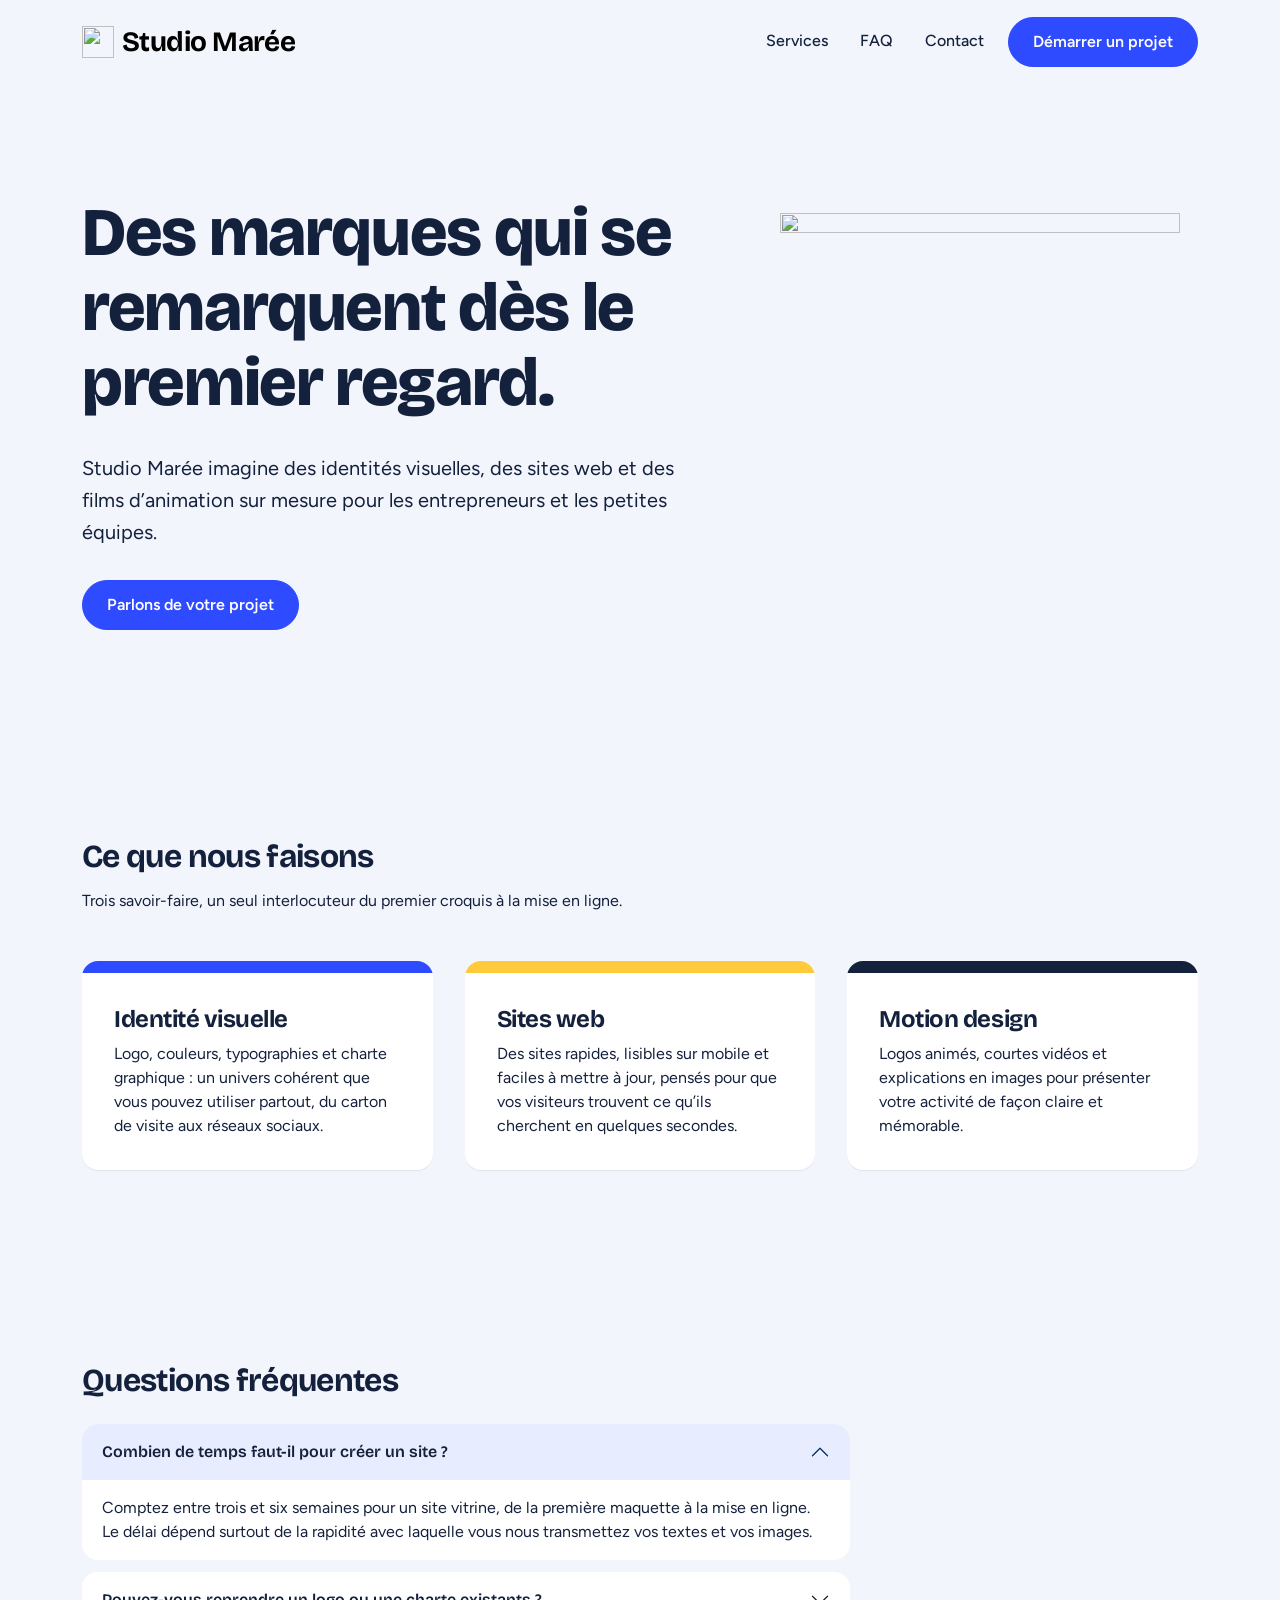
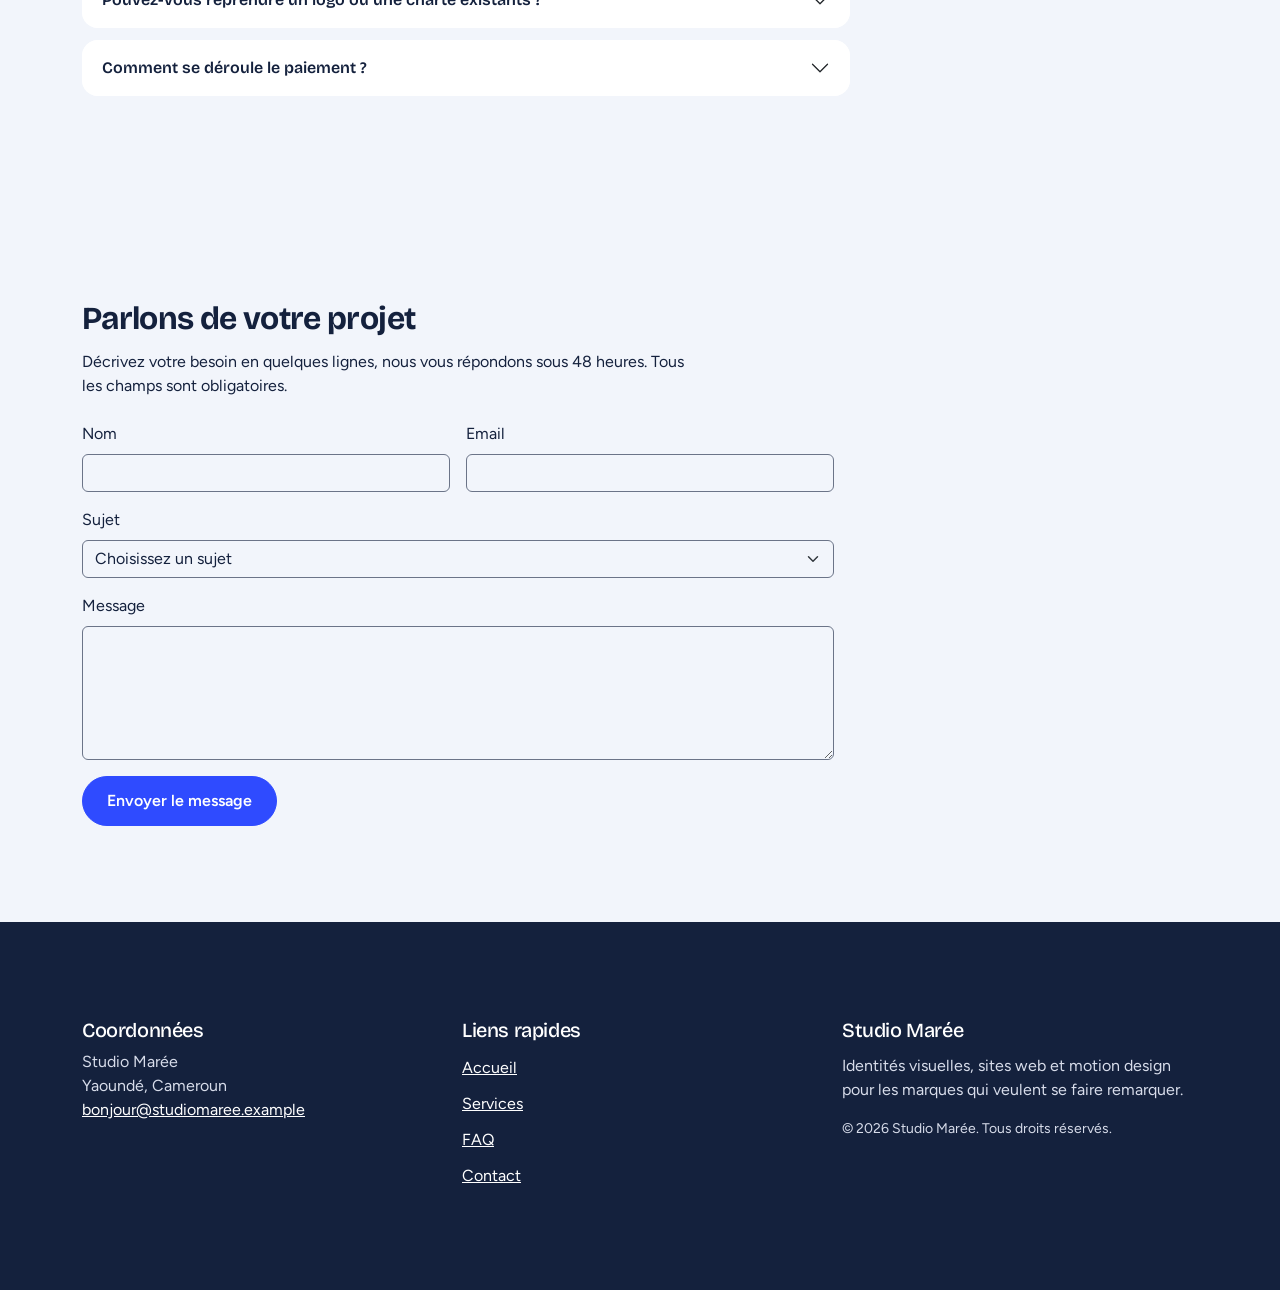
==== commit 0b64073f: "chore(jour-5): finalisation projet 01 site vitrine responsive" ====
--- a/index.html
+++ b/index.html
@@ -27,7 +27,11 @@
   <header>
     <nav class="navbar navbar-expand-lg py-3" aria-label="Navigation principale">
       <div class="container">
-        <a class="navbar-brand fs-3 fw-bold" href="#accueil">Studio Marée</a>
+        <a class="navbar-brand d-inline-flex align-items-center gap-2 fs-3 fw-bold" href="#accueil">
+          <!-- Logo décoratif : le nom du studio juste à côté sert de texte accessible, d’où alt="" -->
+          <img class="logo-marque" src="C:\Users\HP\OneDrive\Bureau\Apprentissage Frond-end\projet-01-vitrine\logo.svg" width="40" height="40" alt="">
+          <span>Studio Marée</span>
+        </a>
         <!-- Bouton burger : visible seulement sous 992px (navbar-expand-lg).
              data-bs-toggle="collapse" → ce bouton déplie/replie un élément
              data-bs-target="#menu"    → cet élément est celui dont l’id est « menu »
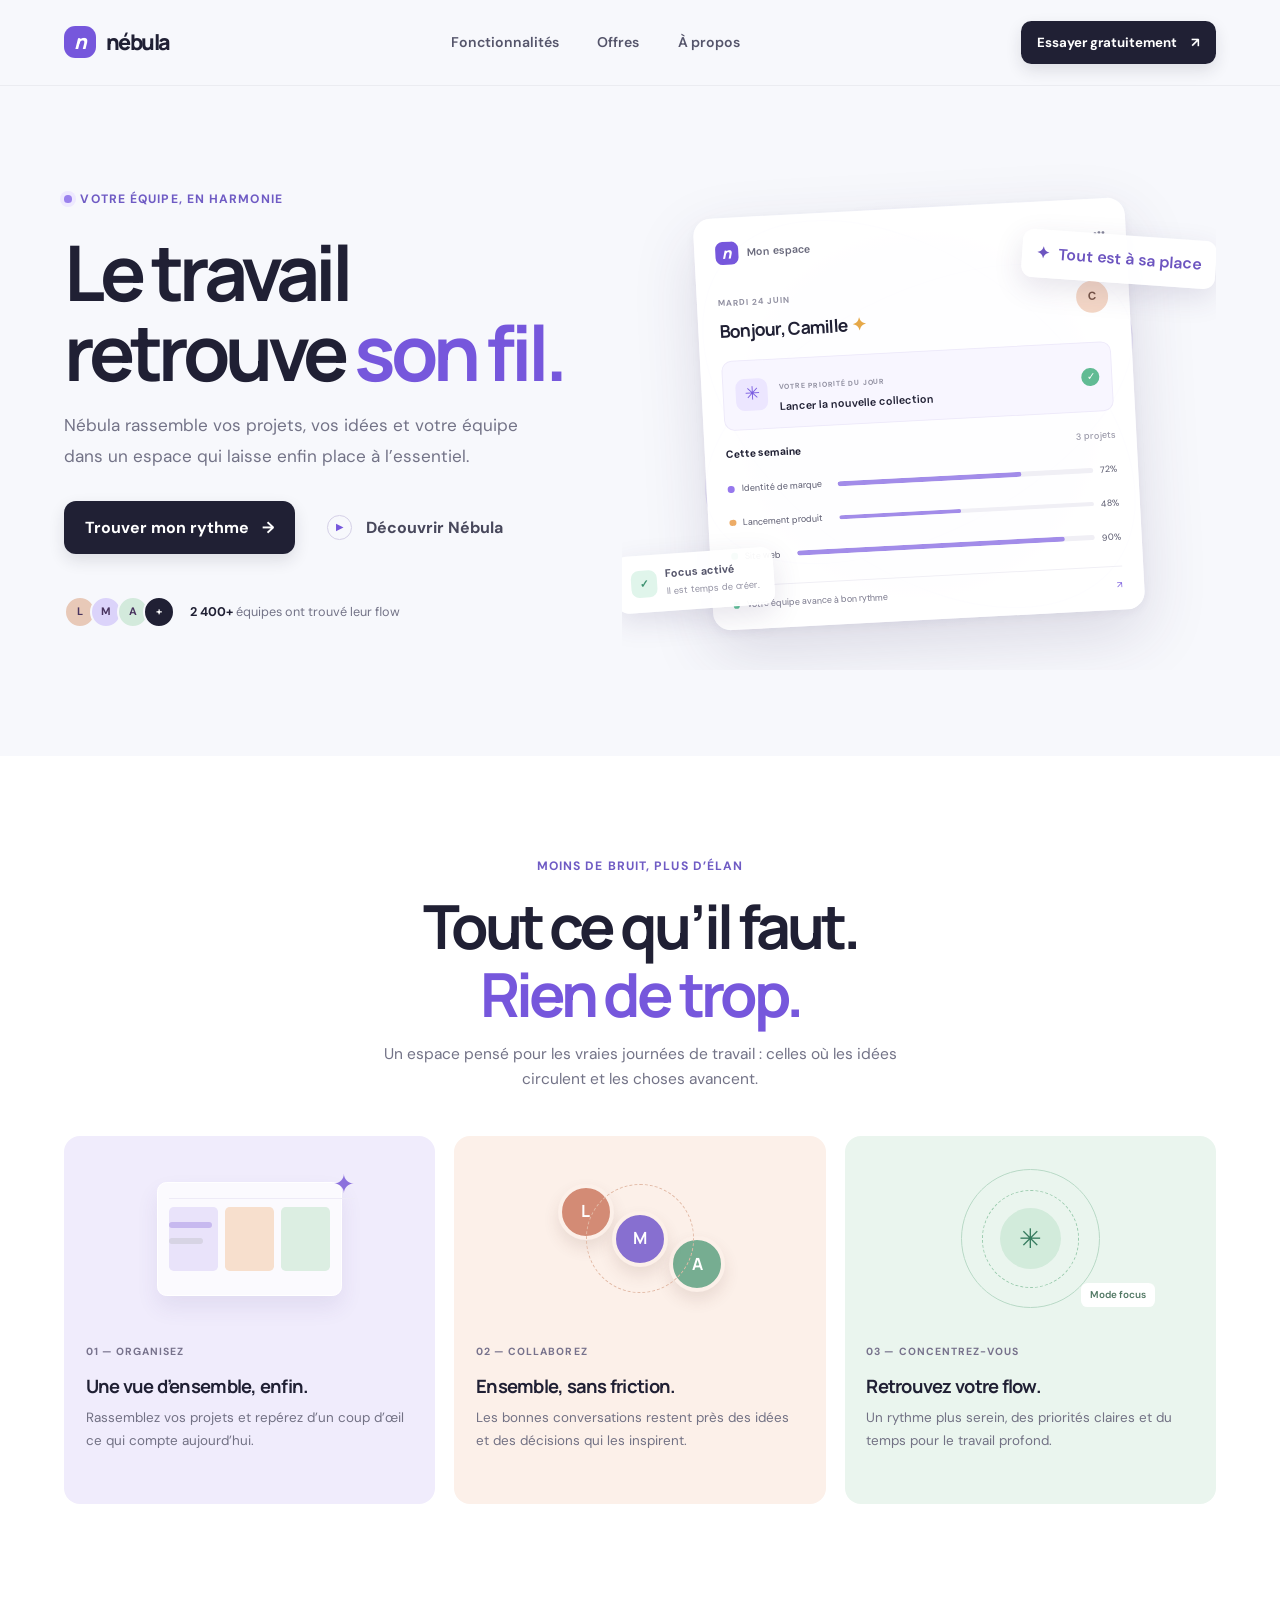
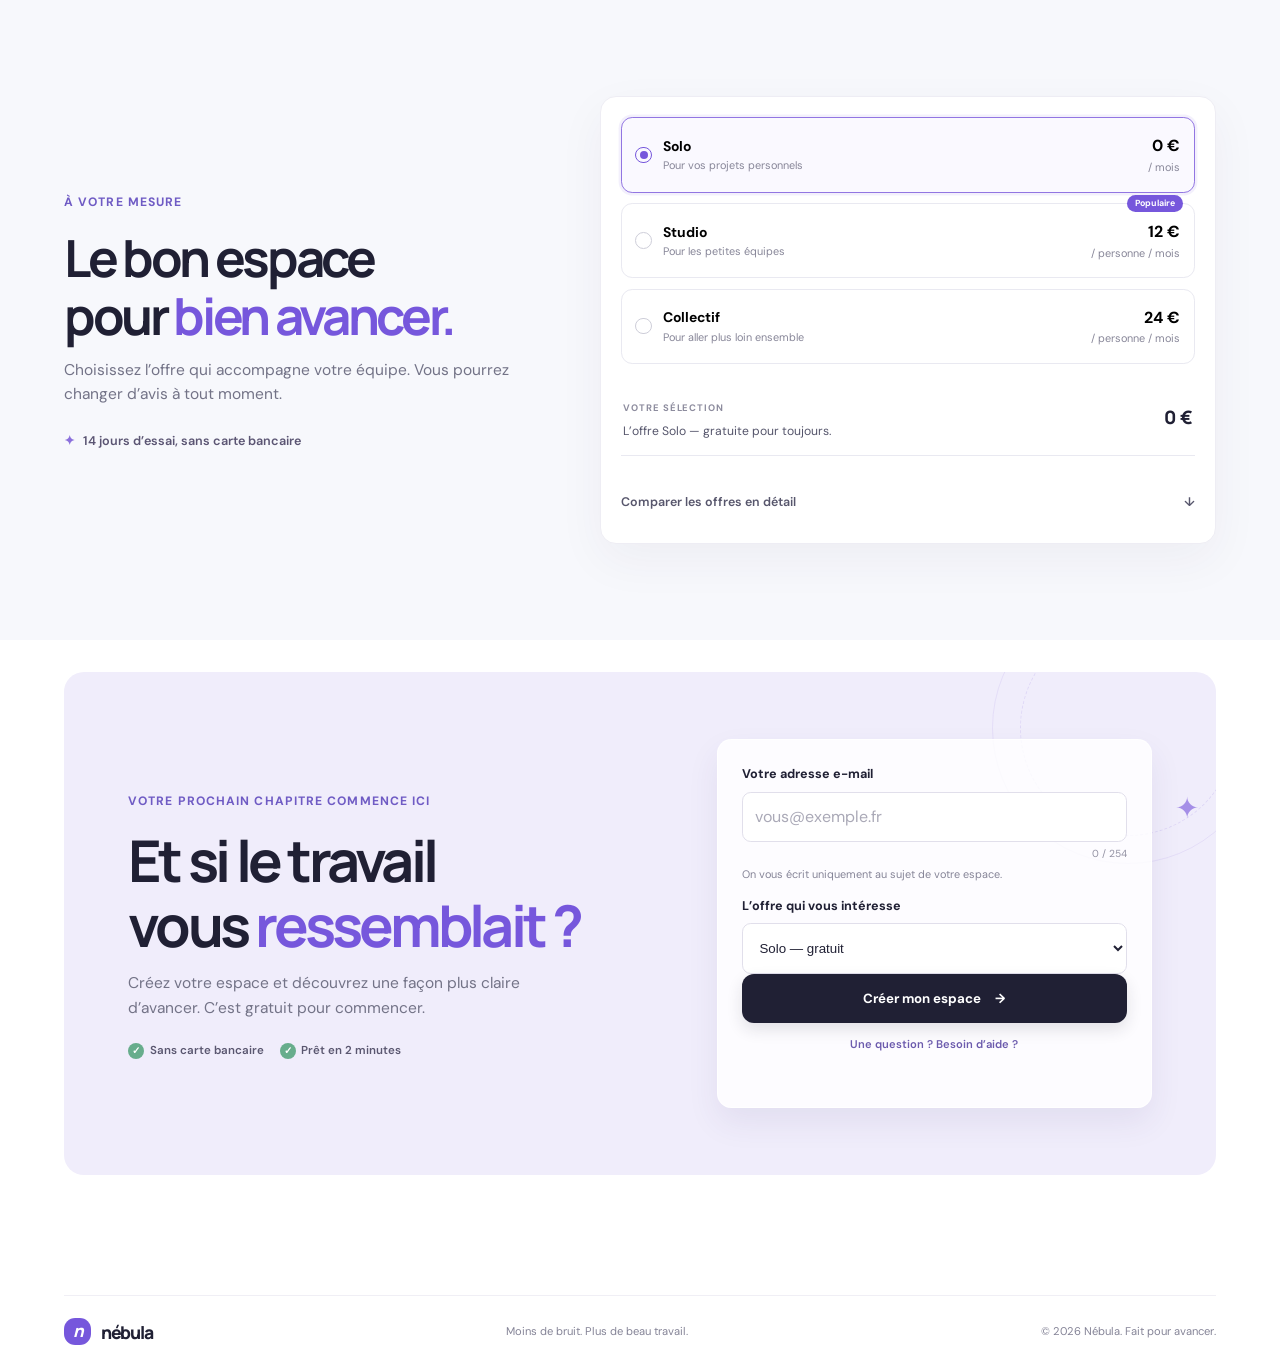
==== commit f6b2f192: "Squashed 'projet-02-landing-js-jquery/' content from commit 5165651 git-subtree-dir: projet-02-landi" ====
--- a/index.html
+++ b/index.html
@@ -1,285 +1,169 @@
-<!DOCTYPE html>
+<!doctype html>
 <html lang="fr">
-<head>
-  <meta charset="UTF-8">
-  <!-- Rend le site responsive : la largeur suit celle de l’écran -->
-  <meta name="viewport" content="width=device-width, initial-scale=1.0">
-  <title>Studio Marée – Identité, web et motion</title>
-  <meta name="description" content="Studio Marée conçoit des identités visuelles, des sites web et des films d’animation pour les marques qui veulent se faire remarquer.">
+  <head>
+    <meta charset="UTF-8">
+    <meta name="viewport" content="width=device-width, initial-scale=1.0">
+    <meta name="description" content="Découvrez Nébula, l'espace de travail qui aide votre équipe à avancer avec clarté.">
+    <meta name="theme-color" content="#f7f8fc">
+    <title>Nébula — Le travail retrouve son fil</title>
+    <link rel="preconnect" href="https://fonts.googleapis.com">
+    <link rel="preconnect" href="https://fonts.gstatic.com" crossorigin>
+    <link href="https://fonts.googleapis.com/css2?family=DM+Sans:wght@400;500;600;700&family=Manrope:wght@400;500;600;700;800&display=swap" rel="stylesheet">
+    <link rel="stylesheet" href="styles.css">
+    <script src="https://code.jquery.com/jquery-3.7.1.min.js"></script>
+    <script src="app.js" defer></script>
+  </head>
+  <body>
+    <a class="skip-link" href="#contenu">Aller au contenu</a>
+    <header class="site-header">
+      <nav class="navigation container" aria-label="Navigation principale">
+        <a class="brand" href="#accueil" aria-label="Nébula, accueil">
+          <span class="brand-mark" aria-hidden="true">n</span>
+          <span>nébula</span>
+        </a>
+        <div class="nav-links">
+          <a href="#fonctionnalites">Fonctionnalités</a>
+          <a href="#offres">Offres</a>
+          <a href="#essai">À propos</a>
+        </div>
+        <a class="button button-small button-dark nav-cta" href="#essai">Essayer gratuitement <span aria-hidden="true">↗</span></a>
+      </nav>
+    </header>
 
-  <!-- Polices Google : une famille pour les titres, une pour le texte -->
-  <link rel="preconnect" href="https://fonts.googleapis.com">
-  <link rel="preconnect" href="https://fonts.gstatic.com" crossorigin>
-  <link href="https://fonts.googleapis.com/css2?family=Bricolage+Grotesque:opsz,wght@12..96,500;12..96,700;12..96,800&family=Figtree:wght@400;500;600&display=swap" rel="stylesheet">
+    <main id="contenu">
+      <section class="hero container" id="accueil" aria-labelledby="hero-title">
+        <div class="hero-copy">
+          <span class="eyebrow"><span class="eyebrow-dot" aria-hidden="true"></span> Votre équipe, en harmonie</span>
+          <h1 id="hero-title">Le travail retrouve <span>son fil.</span></h1>
+          <p class="hero-description">Nébula rassemble vos projets, vos idées et votre équipe dans un espace qui laisse enfin place à l’essentiel.</p>
+          <div class="hero-actions">
+            <a class="button button-dark" href="#essai">Trouver mon rythme <span aria-hidden="true">→</span></a>
+            <button class="button button-quiet" id="preview-toggle" type="button" aria-expanded="false" aria-controls="preview-message">
+              <span class="play-icon" aria-hidden="true">▶</span> Découvrir Nébula
+            </button>
+          </div>
+          <p class="preview-message" id="preview-message" hidden role="status">Une meilleure façon d’avancer ensemble commence ici. Explorez les fonctionnalités de Nébula juste en dessous.</p>
+          <div class="social-proof">
+            <div class="avatar-stack" aria-hidden="true"><span>L</span><span>M</span><span>A</span><span>+</span></div>
+            <p><strong>2 400+</strong> équipes ont trouvé leur flow</p>
+          </div>
+        </div>
 
-  <!-- Bootstrap 5 (CSS) : toujours AVANT notre fichier -->
-  <link href="https://cdn.jsdelivr.net/npm/bootstrap@5.3.3/dist/css/bootstrap.min.css" rel="stylesheet">
+        <div class="hero-visual">
+          <div class="orbit orbit-one"></div>
+          <div class="orbit orbit-two"></div>
+          <div class="dashboard-card">
+            <div class="dashboard-top"><span class="dashboard-logo" aria-hidden="true">n</span><span>Mon espace</span><span aria-hidden="true" class="more-button">···</span></div>
+            <div class="dashboard-heading"><div><span class="dashboard-kicker">MARDI 24 JUIN</span><h2>Bonjour, Camille <span aria-hidden="true">✦</span></h2></div><div class="dashboard-avatar" aria-hidden="true">C</div></div>
+            <div class="focus-card"><span class="focus-icon" aria-hidden="true">✳</span><div><span class="task-label">VOTRE PRIORITÉ DU JOUR</span><p>Lancer la nouvelle collection</p></div><span class="task-check" aria-hidden="true">✓</span></div>
+            <div class="board-title"><span>Cette semaine</span><span class="board-count">3 projets</span></div>
+            <div class="project-row"><span class="project-dot dot-purple"></span><span>Identité de marque</span><span class="project-progress"><i style="width: 72%"></i></span><span>72%</span></div>
+            <div class="project-row"><span class="project-dot dot-orange"></span><span>Lancement produit</span><span class="project-progress"><i style="width: 48%"></i></span><span>48%</span></div>
+            <div class="project-row"><span class="project-dot dot-green"></span><span>Site web</span><span class="project-progress"><i style="width: 90%"></i></span><span>90%</span></div>
+            <div class="dashboard-bottom"><span class="online-dot"></span> Votre équipe avance à bon rythme <span aria-hidden="true">↗</span></div>
+          </div>
+          <div class="floating-note note-top"><span aria-hidden="true">✦</span><span>Tout est à sa place</span></div>
+          <div class="floating-note note-bottom"><span class="note-check" aria-hidden="true">✓</span><span><strong>Focus activé</strong><small>Il est temps de créer.</small></span></div>
+          <div class="visual-glow" aria-hidden="true"></div>
+        </div>
+      </section>
 
-  <!-- Notre feuille de style : chargée après Bootstrap pour le compléter -->
-  <link rel="stylesheet" href="styles.css">
-</head>
-<body>
-
-  <!-- Lien d’évitement : permet aux utilisateurs clavier d’aller droit au contenu -->
-  <a class="visually-hidden-focusable position-absolute p-3 bg-white" href="#contenu">Aller au contenu</a>
-
-  <!-- En-tête : logo + navigation qui se replie en menu burger sur mobile -->
-  <header>
-    <nav class="navbar navbar-expand-lg py-3" aria-label="Navigation principale">
-      <div class="container">
-        <a class="navbar-brand d-inline-flex align-items-center gap-2 fs-3 fw-bold" href="#accueil">
-          <!-- Logo décoratif : le nom du studio juste à côté sert de texte accessible, d’où alt="" -->
-          <img class="logo-marque" src="C:\Users\HP\OneDrive\Bureau\Apprentissage Frond-end\projet-01-vitrine\logo.svg" width="40" height="40" alt="">
-          <span>Studio Marée</span>
-        </a>
-        <!-- Bouton burger : visible seulement sous 992px (navbar-expand-lg).
-             data-bs-toggle="collapse" → ce bouton déplie/replie un élément
-             data-bs-target="#menu"    → cet élément est celui dont l’id est « menu »
-             aria-controls="menu"      → indique aux lecteurs d’écran quel contenu est piloté
-             aria-expanded="false"     → état courant (Bootstrap le passe à true à l’ouverture)
-             aria-label                → nom accessible du bouton, qui n’a pas de texte visible -->
-        <button class="navbar-toggler" type="button" data-bs-toggle="collapse" data-bs-target="#menu" aria-controls="menu" aria-expanded="false" aria-label="Afficher ou masquer le menu">
-          <span class="navbar-toggler-icon"></span>
-        </button>
-        <!-- Contenu replié : son id doit correspondre à data-bs-target du bouton -->
-        <div class="collapse navbar-collapse" id="menu">
-          <ul class="navbar-nav ms-auto align-items-lg-center">
-            <li class="nav-item"><a class="nav-link" href="#services">Services</a></li>
-            <li class="nav-item"><a class="nav-link" href="#faq">FAQ</a></li>
-            <li class="nav-item"><a class="nav-link" href="#contact">Contact</a></li>
-            <li class="nav-item"><a class="btn btn-primary" href="#contact">Démarrer un projet</a></li>
-          </ul>
-        </div>
-      </div>
-    </nav>
-  </header>
-
-  <main id="contenu">
-
-    <!-- =====================================================
-         SECTION 1 : HERO
-         ===================================================== -->
-    <section class="hero-section" id="accueil" aria-labelledby="titre-hero">
-      <!-- .container : centre le contenu et fixe sa largeur maximale selon l’écran -->
-      <div class="container">
-        <!-- .row : ligne flex de 12 colonnes ; .align-items-center centre les colonnes à la verticale ; .g-5 = grand espace entre elles -->
-        <div class="row align-items-center g-5">
-
-          <!-- Colonne texte : 12/12 sur mobile (pleine largeur), 7/12 dès 992px (col-lg-7) -->
-          <div class="col-12 col-lg-7">
-            <h1 id="titre-hero" class="hero-title">Des marques qui se remarquent dès le premier regard.</h1>
-            <p class="hero-text">Studio Marée imagine des identités visuelles, des sites web et des films d’animation sur mesure pour les entrepreneurs et les petites équipes.</p>
-            <a class="btn btn-primary mt-3" href="#contact">Parlons de votre projet</a>
+      <section class="features section-pad" id="fonctionnalites" aria-labelledby="features-title">
+        <div class="container">
+          <div class="section-heading">
+            <span class="eyebrow">Moins de bruit, plus d’élan</span>
+            <h2 id="features-title">Tout ce qu’il faut.<br><span>Rien de trop.</span></h2>
+            <p>Un espace pensé pour les vraies journées de travail : celles où les idées circulent et les choses avancent.</p>
           </div>
-
-          <!-- Colonne image : pleine largeur sur mobile, 5/12 dès 992px (7 + 5 = 12) -->
-          <div class="col-12 col-lg-5">
-            <!-- Image décorative : alt="" (vide) pour que les lecteurs d’écran l’ignorent.
-                 .img-fluid : max-width 100% + hauteur auto, l’image rétrécit avec sa colonne ; .mx-auto la centre -->
-            <img class="img-fluid d-block mx-auto" src="C:\Users\HP\OneDrive\Bureau\Apprentissage Frond-end\projet-01-vitrine\hero.svg" width="400" height="400" alt="">
-          </div>
-
-        </div>
-      </div>
-    </section>
-
-    <!-- =====================================================
-         SECTION 2 : SERVICES
-         ===================================================== -->
-    <section class="section" id="services" aria-labelledby="titre-services">
-      <div class="container">
-        <h2 id="titre-services" class="fw-bold">Ce que nous faisons</h2>
-        <p class="mb-5">Trois savoir-faire, un seul interlocuteur du premier croquis à la mise en ligne.</p>
-
-        <!-- .row : ligne de 12 colonnes ; .grille-services règle l’espace entre cartes dans styles.css -->
-        <div class="row grille-services">
-
-          <!-- Chaque colonne s’adapte à l’écran :
-               col-12   → 12/12 = 1 carte par ligne sur mobile (à partir de 0px)
-               col-md-6 → 6/12  = 2 cartes par ligne dès 768px (tablette)
-               col-lg-4 → 4/12  = 3 cartes par ligne dès 992px (bureau) -->
-          <div class="col-12 col-md-6 col-lg-4">
-            <article class="card">
-              <div class="bandeau bandeau-1"></div>
-              <div class="card-body">
-                <h3 class="h4 fw-bold">Identité visuelle</h3>
-                <p class="mb-0">Logo, couleurs, typographies et charte graphique : un univers cohérent que vous pouvez utiliser partout, du carton de visite aux réseaux sociaux.</p>
-              </div>
+          <div class="feature-grid">
+            <article class="feature-card feature-lavender">
+              <div class="feature-art art-project" aria-hidden="true"><span class="art-window"><i></i><i></i><i></i><b></b><b></b></span><span class="art-sparkle">✦</span></div>
+              <span class="feature-number">01 — ORGANISEZ</span>
+              <h3>Une vue d’ensemble, enfin.</h3>
+              <p>Rassemblez vos projets et repérez d’un coup d’œil ce qui compte aujourd’hui.</p>
+            </article>
+            <article class="feature-card feature-peach">
+              <div class="feature-art art-team" aria-hidden="true"><span class="team-bubble bubble-one">L</span><span class="team-bubble bubble-two">M</span><span class="team-bubble bubble-three">A</span><span class="team-connect">✳</span></div>
+              <span class="feature-number">02 — COLLABOREZ</span>
+              <h3>Ensemble, sans friction.</h3>
+              <p>Les bonnes conversations restent près des idées et des décisions qui les inspirent.</p>
+            </article>
+            <article class="feature-card feature-mint">
+              <div class="feature-art art-focus" aria-hidden="true"><span class="focus-ring ring-one"></span><span class="focus-ring ring-two"></span><span class="focus-core">✳</span><span class="focus-caption">Mode focus</span></div>
+              <span class="feature-number">03 — CONCENTREZ-VOUS</span>
+              <h3>Retrouvez votre flow.</h3>
+              <p>Un rythme plus serein, des priorités claires et du temps pour le travail profond.</p>
             </article>
           </div>
+        </div>
+      </section>
 
-          <div class="col-12 col-md-6 col-lg-4">
-            <article class="card">
-              <div class="bandeau bandeau-2"></div>
-              <div class="card-body">
-                <h3 class="h4 fw-bold">Sites web</h3>
-                <p class="mb-0">Des sites rapides, lisibles sur mobile et faciles à mettre à jour, pensés pour que vos visiteurs trouvent ce qu’ils cherchent en quelques secondes.</p>
-              </div>
-            </article>
+      <section class="offers section-pad" id="offres" aria-labelledby="offers-title">
+        <div class="container offer-layout">
+          <div class="offer-intro">
+            <span class="eyebrow">À votre mesure</span>
+            <h2 id="offers-title">Le bon espace<br>pour <span>bien avancer.</span></h2>
+            <p>Choisissez l’offre qui accompagne votre équipe. Vous pourrez changer d’avis à tout moment.</p>
+            <div class="offer-assurance"><span aria-hidden="true">✦</span> 14 jours d’essai, sans carte bancaire</div>
           </div>
+          <div class="offer-picker">
+            <div class="offer-options" role="group" aria-label="Choisir une offre">
+              <button class="offer-option is-selected" type="button" data-variant-id="solo" aria-pressed="true">
+                <span class="option-radio" aria-hidden="true"></span><span class="option-copy"><strong>Solo</strong><small>Pour vos projets personnels</small></span><span class="option-price">0 €<small>/ mois</small></span>
+              </button>
+              <button class="offer-option" type="button" data-variant-id="studio" aria-pressed="false">
+                <span class="option-radio" aria-hidden="true"></span><span class="option-copy"><strong>Studio</strong><small>Pour les petites équipes</small></span><span class="option-price">12 €<small>/ personne / mois</small></span><span class="popular-badge">Populaire</span>
+              </button>
+              <button class="offer-option" type="button" data-variant-id="collectif" aria-pressed="false">
+                <span class="option-radio" aria-hidden="true"></span><span class="option-copy"><strong>Collectif</strong><small>Pour aller plus loin ensemble</small></span><span class="option-price">24 €<small>/ personne / mois</small></span>
+              </button>
+            </div>
+            <div class="offer-summary" aria-live="polite">
+              <div><span class="summary-label">VOTRE SÉLECTION</span><p id="offer-summary">L’offre Solo — gratuite pour toujours.</p></div>
+              <span class="summary-price" id="summary-price">0 €</span>
+            </div>
+            <p class="selection-feedback" id="selection-feedback" role="status" aria-live="polite"></p>
+            <button class="details-toggle" id="details-toggle" type="button" aria-expanded="false" aria-controls="offer-details">Comparer les offres en détail <span aria-hidden="true">↓</span></button>
+            <div class="offer-details" id="offer-details" hidden><p><strong>Solo :</strong> projets personnels et tâches illimités.</p><p><strong>Studio :</strong> espaces d’équipe, calendrier partagé et automatisations.</p><p><strong>Collectif :</strong> tout Studio, avec permissions avancées et accompagnement dédié.</p></div>
+          </div>
+        </div>
+      </section>
 
-          <div class="col-12 col-md-6 col-lg-4">
-            <article class="card">
-              <div class="bandeau bandeau-3"></div>
-              <div class="card-body">
-                <h3 class="h4 fw-bold">Motion design</h3>
-                <p class="mb-0">Logos animés, courtes vidéos et explications en images pour présenter votre activité de façon claire et mémorable.</p>
-              </div>
-            </article>
+      <section class="trial section-pad" id="essai" aria-labelledby="trial-title">
+        <div class="container trial-card">
+          <div class="trial-copy">
+            <span class="eyebrow">Votre prochain chapitre commence ici</span>
+            <h2 id="trial-title">Et si le travail<br>vous <span>ressemblait ?</span></h2>
+            <p>Créez votre espace et découvrez une façon plus claire d’avancer. C’est gratuit pour commencer.</p>
+            <div class="trial-perks"><span><i aria-hidden="true">✓</i> Sans carte bancaire</span><span><i aria-hidden="true">✓</i> Prêt en 2 minutes</span></div>
           </div>
+          <form class="trial-form" id="trial-form" novalidate>
+            <label for="lead-email">Votre adresse e-mail</label>
+            <input id="lead-email" name="email" type="email" autocomplete="email" maxlength="254" placeholder="vous@exemple.fr" required aria-describedby="email-help form-feedback">
+            <span class="email-count" id="email-count" aria-live="polite">0 / 254</span>
+            <p class="field-help" id="email-help">On vous écrit uniquement au sujet de votre espace.</p>
+            <label for="lead-variant">L’offre qui vous intéresse</label>
+            <select id="lead-variant" name="variant">
+              <option value="solo">Solo — gratuit</option>
+              <option value="studio">Studio — 12 € / personne / mois</option>
+              <option value="collectif">Collectif — 24 € / personne / mois</option>
+            </select>
+            <button class="button button-dark form-submit" type="submit">Créer mon espace <span aria-hidden="true">→</span></button>
+            <button class="help-toggle" id="help-toggle" type="button" aria-expanded="false" aria-controls="help-message">Une question ? Besoin d’aide ?</button>
+            <p class="help-message" id="help-message" hidden>Notre équipe est là pour vous aider : écrivez-nous à bonjour@nebula.example.</p>
+            <p class="form-feedback" id="form-feedback" role="status" aria-live="polite"></p>
+          </form>
+          <div class="trial-decoration" aria-hidden="true"><span>✦</span><i></i></div>
+        </div>
+      </section>
+    </main>
 
-        </div>
+    <footer class="site-footer">
+      <div class="container footer-inner">
+        <a class="brand footer-brand" href="#accueil"><span class="brand-mark" aria-hidden="true">n</span><span>nébula</span></a>
+        <p>Moins de bruit. Plus de beau travail.</p>
+        <span class="copyright">© 2026 Nébula. Fait pour avancer.</span>
       </div>
-    </section>
-
-    <!-- =====================================================
-         SECTION 3 : FAQ (composant accordion de Bootstrap)
-         ===================================================== -->
-    <section class="section" id="faq" aria-labelledby="titre-faq">
-      <div class="container">
-        <h2 id="titre-faq" class="fw-bold mb-4">Questions fréquentes</h2>
-
-        <!-- .accordion : conteneur ; son id est référencé par data-bs-parent pour n’ouvrir qu’un panneau à la fois -->
-        <div class="accordion" id="accordeonFaq">
-
-          <!-- .accordion-item : une question + sa réponse -->
-          <div class="accordion-item">
-            <h3 class="accordion-header">
-              <!-- Ce bouton ouvre le panneau #reponse-1 -->
-              <button class="accordion-button" type="button" data-bs-toggle="collapse" data-bs-target="#reponse-1" aria-expanded="true" aria-controls="reponse-1">
-                Combien de temps faut-il pour créer un site ?
-              </button>
-            </h3>
-            <!-- .show = ouvert au chargement ; data-bs-parent = groupe d’accordéon -->
-            <div id="reponse-1" class="accordion-collapse collapse show" data-bs-parent="#accordeonFaq">
-              <div class="accordion-body">
-                Comptez entre trois et six semaines pour un site vitrine, de la première maquette à la mise en ligne. Le délai dépend surtout de la rapidité avec laquelle vous nous transmettez vos textes et vos images.
-              </div>
-            </div>
-          </div>
-
-          <div class="accordion-item">
-            <h3 class="accordion-header">
-              <button class="accordion-button collapsed" type="button" data-bs-toggle="collapse" data-bs-target="#reponse-2" aria-expanded="false" aria-controls="reponse-2">
-                Pouvez-vous reprendre un logo ou une charte existants ?
-              </button>
-            </h3>
-            <div id="reponse-2" class="accordion-collapse collapse" data-bs-parent="#accordeonFaq">
-              <div class="accordion-body">
-                Oui. Nous partons de vos éléments actuels, les améliorons si besoin et les adaptons au web. Vous gardez ce qui fonctionne et nous retravaillons le reste avec vous.
-              </div>
-            </div>
-          </div>
-
-          <div class="accordion-item">
-            <h3 class="accordion-header">
-              <button class="accordion-button collapsed" type="button" data-bs-toggle="collapse" data-bs-target="#reponse-3" aria-expanded="false" aria-controls="reponse-3">
-                Comment se déroule le paiement ?
-              </button>
-            </h3>
-            <div id="reponse-3" class="accordion-collapse collapse" data-bs-parent="#accordeonFaq">
-              <div class="accordion-body">
-                Nous demandons un acompte au lancement du projet, puis le solde à la livraison. Le devis détaille chaque étape avant toute signature.
-              </div>
-            </div>
-          </div>
-
-        </div>
-      </div>
-    </section>
-
-    <!-- =====================================================
-         SECTION 4 : CONTACT (formulaire)
-         ===================================================== -->
-    <section class="section" id="contact" aria-labelledby="titre-contact">
-      <div class="container">
-        <h2 id="titre-contact" class="fw-bold">Parlons de votre projet</h2>
-        <p class="mb-4">Décrivez votre besoin en quelques lignes, nous vous répondons sous 48 heures. Tous les champs sont obligatoires.</p>
-
-        <!-- .row = ligne de 12 colonnes ; .g-3 = espace de 1rem entre les champs.
-             action="#" est provisoire : il faudra un service ou un script serveur pour recevoir les messages. -->
-        <form class="row g-3 formulaire-contact" action="#" method="post">
-
-          <!-- Nom et Email : 12/12 sur mobile, 6/12 chacun dès 768px (col-md-6) -->
-          <div class="col-12 col-md-6">
-            <!-- for="nom" doit être identique à l’id du champ ci-dessous -->
-            <label for="nom" class="form-label">Nom</label>
-            <input type="text" class="form-control" id="nom" name="nom" autocomplete="name" required>
-          </div>
-
-          <div class="col-12 col-md-6">
-            <label for="email" class="form-label">Email</label>
-            <!-- type="email" : validation du format et clavier adapté (@) sur mobile -->
-            <input type="email" class="form-control" id="email" name="email" autocomplete="email" required>
-          </div>
-
-          <div class="col-12">
-            <label for="sujet" class="form-label">Sujet</label>
-            <!-- Première option vide + disabled : force un vrai choix grâce à required -->
-            <select class="form-select" id="sujet" name="sujet" required>
-              <option value="" selected disabled>Choisissez un sujet</option>
-              <option value="identite">Identité visuelle</option>
-              <option value="web">Site web</option>
-              <option value="motion">Motion design</option>
-              <option value="autre">Autre demande</option>
-            </select>
-          </div>
-
-          <div class="col-12">
-            <label for="message" class="form-label">Message</label>
-            <textarea class="form-control" id="message" name="message" rows="5" required></textarea>
-          </div>
-
-          <div class="col-12">
-            <button type="submit" class="btn btn-primary">Envoyer le message</button>
-          </div>
-
-        </form>
-      </div>
-    </section>
-
-  </main>
-
-  <!-- =====================================================
-       PIED DE PAGE : 3 colonnes (empilées sur mobile, côte à côte dès 768px)
-       ===================================================== -->
-  <footer>
-    <div class="container">
-      <!-- col-12 col-md-4 : 12/12 sur mobile, 4/12 dès 768px (4 + 4 + 4 = 12) -->
-      <div class="row g-4">
-
-        <div class="col-12 col-md-4">
-          <h2 class="h5 text-white">Coordonnées</h2>
-          <address class="mb-0">
-            Studio Marée<br>
-            Yaoundé, Cameroun<br>
-            <a href="mailto:bonjour@studiomaree.example">bonjour@studiomaree.example</a>
-          </address>
-        </div>
-
-        <div class="col-12 col-md-4">
-          <h2 class="h5 text-white">Liens rapides</h2>
-          <nav aria-label="Liens rapides">
-            <ul class="list-unstyled liens-rapides mb-0">
-              <li><a href="#accueil">Accueil</a></li>
-              <li><a href="#services">Services</a></li>
-              <li><a href="#faq">FAQ</a></li>
-              <li><a href="#contact">Contact</a></li>
-            </ul>
-          </nav>
-        </div>
-
-        <div class="col-12 col-md-4">
-          <h2 class="h5 text-white">Studio Marée</h2>
-          <p>Identités visuelles, sites web et motion design pour les marques qui veulent se faire remarquer.</p>
-          <p class="small mb-0">© 2026 Studio Marée. Tous droits réservés.</p>
-        </div>
-
-      </div>
-    </div>
-  </footer>
-
-  <!-- Bootstrap 5 (JS) : nécessaire au menu burger et à l’accordéon FAQ -->
-  <script src="https://cdn.jsdelivr.net/npm/bootstrap@5.3.3/dist/js/bootstrap.bundle.min.js"></script>
-</body>
+    </footer>
+  </body>
 </html>
--- a/styles.css
+++ b/styles.css
@@ -0,0 +1,1383 @@
+:root {
+  color-scheme: light;
+  --ink: #202034;
+  --muted: #737387;
+  --purple: #7657dc;
+  --purple-dark: #6142c5;
+  --line: #e9e9f1;
+  --paper: #f7f8fc;
+  --white: #fff;
+  --font-body: "DM Sans", sans-serif;
+  --font-heading: "Manrope", sans-serif;
+}
+
+* {
+  box-sizing: border-box;
+}
+
+html {
+  scroll-behavior: smooth;
+}
+
+body {
+  margin: 0;
+  color: var(--ink);
+  background: var(--paper);
+  font-family: var(--font-body);
+  font-size: 1rem;
+  line-height: 1.6;
+}
+
+button,
+input {
+  font: inherit;
+}
+
+button,
+a {
+  -webkit-tap-highlight-color: transparent;
+}
+
+a {
+  color: inherit;
+  text-decoration: none;
+}
+
+button:focus-visible,
+a:focus-visible,
+input:focus-visible {
+  outline: 0.18rem solid #a48df2;
+  outline-offset: 0.2rem;
+}
+
+.container {
+  width: min(72rem, calc(100% - 3rem));
+  margin-inline: auto;
+}
+
+.skip-link {
+  position: absolute;
+  z-index: 20;
+  top: 0.75rem;
+  left: 0.75rem;
+  padding: 0.65rem 1rem;
+  transform: translateY(-160%);
+  border-radius: 0.5rem;
+  color: var(--white);
+  background: var(--ink);
+}
+
+.skip-link:focus {
+  transform: translateY(0);
+}
+
+.site-header {
+  position: relative;
+  z-index: 2;
+  border-bottom: 1px solid rgb(32 32 52 / 5%);
+}
+
+.navigation,
+.nav-links,
+.brand {
+  display: flex;
+  align-items: center;
+}
+
+.navigation {
+  min-height: 5.3rem;
+  justify-content: space-between;
+}
+
+.brand {
+  gap: 0.6rem;
+  font-family: var(--font-heading);
+  font-size: 1.35rem;
+  font-weight: 800;
+  letter-spacing: -0.07em;
+}
+
+.brand-mark,
+.dashboard-logo {
+  display: grid;
+  width: 2rem;
+  height: 2rem;
+  place-items: center;
+  border-radius: 0.7rem;
+  color: var(--white);
+  background: var(--purple);
+  font-family: var(--font-heading);
+  font-size: 1.25rem;
+  font-weight: 800;
+  font-style: italic;
+}
+
+.nav-links {
+  gap: 2.4rem;
+  color: #55556b;
+  font-size: 0.88rem;
+  font-weight: 600;
+}
+
+.nav-links a,
+.details-toggle,
+.help-toggle {
+  transition: color 180ms ease;
+}
+
+.nav-links a:hover,
+.details-toggle:hover,
+.help-toggle:hover {
+  color: var(--purple);
+}
+
+.button {
+  display: inline-flex;
+  min-height: 3.35rem;
+  align-items: center;
+  justify-content: center;
+  gap: 0.85rem;
+  padding: 0.75rem 1.3rem;
+  border: 0;
+  border-radius: 0.75rem;
+  cursor: pointer;
+  font-weight: 700;
+  transition: transform 180ms ease, background-color 180ms ease, box-shadow 180ms ease;
+}
+
+.button:hover {
+  transform: translateY(-0.12rem);
+}
+
+.button-dark {
+  color: var(--white);
+  background: var(--ink);
+  box-shadow: 0 0.4rem 1rem rgb(32 32 52 / 12%);
+}
+
+.button-dark:hover {
+  background: #37374d;
+  box-shadow: 0 0.6rem 1.3rem rgb(32 32 52 / 18%);
+}
+
+.button-small {
+  min-height: 2.7rem;
+  padding: 0.55rem 1rem;
+  border-radius: 0.65rem;
+  font-size: 0.83rem;
+}
+
+.hero {
+  display: grid;
+  min-height: 40.5rem;
+  grid-template-columns: 0.94fr 1.06fr;
+  align-items: center;
+  gap: 2rem;
+  padding-block: 4.5rem 5.4rem;
+}
+
+.hero-copy {
+  position: relative;
+  z-index: 1;
+  padding-bottom: 0.9rem;
+}
+
+.eyebrow {
+  display: inline-flex;
+  align-items: center;
+  gap: 0.55rem;
+  color: #6f5bc4;
+  font-size: 0.76rem;
+  font-weight: 700;
+  letter-spacing: 0.09em;
+  text-transform: uppercase;
+}
+
+.eyebrow-dot {
+  width: 0.48rem;
+  height: 0.48rem;
+  border-radius: 50%;
+  background: #9a81ed;
+  box-shadow: 0 0 0 0.25rem #eee9ff;
+}
+
+h1,
+h2,
+h3,
+p {
+  margin-top: 0;
+}
+
+h1,
+.section-heading h2,
+.offer-intro h2,
+.trial-copy h2 {
+  font-family: var(--font-heading);
+  letter-spacing: -0.065em;
+}
+
+h1 {
+  max-width: 37rem;
+  margin: 1.35rem 0 1.15rem;
+  font-size: clamp(3.35rem, 6vw, 5.5rem);
+  font-weight: 700;
+  line-height: 1.04;
+}
+
+h1 span,
+.section-heading h2 span,
+.offer-intro h2 span,
+.trial-copy h2 span {
+  color: var(--purple);
+}
+
+.hero-description {
+  max-width: 29rem;
+  margin-bottom: 1.8rem;
+  color: var(--muted);
+  font-size: 1.07rem;
+  line-height: 1.8;
+}
+
+.hero-actions {
+  display: flex;
+  align-items: center;
+  flex-wrap: wrap;
+  gap: 0.7rem;
+}
+
+.button-quiet {
+  color: #48485c;
+  background: transparent;
+}
+
+.button-quiet:hover {
+  background: #efedf8;
+}
+
+.play-icon {
+  display: grid;
+  width: 1.55rem;
+  height: 1.55rem;
+  place-items: center;
+  border: 1px solid #d5d0e7;
+  border-radius: 50%;
+  color: var(--purple);
+  font-size: 0.58rem;
+}
+
+.preview-message {
+  max-width: 32rem;
+  margin: 1rem 0 0;
+  padding: 0.8rem 1rem;
+  border-left: 0.2rem solid var(--purple);
+  border-radius: 0.3rem;
+  color: #55556b;
+  background: #f0edfc;
+  font-size: 0.9rem;
+}
+
+.social-proof {
+  display: flex;
+  align-items: center;
+  gap: 0.9rem;
+  margin-top: 2.6rem;
+}
+
+.avatar-stack {
+  display: flex;
+  padding-left: 0.35rem;
+}
+
+.avatar-stack span {
+  display: grid;
+  width: 2rem;
+  height: 2rem;
+  margin-left: -0.35rem;
+  place-items: center;
+  border: 2px solid var(--paper);
+  border-radius: 50%;
+  color: #49345f;
+  background: #e8c9b8;
+  font-size: 0.68rem;
+  font-weight: 700;
+}
+
+.avatar-stack span:nth-child(2) { background: #dbd3fa; }
+.avatar-stack span:nth-child(3) { background: #d3eadc; }
+.avatar-stack span:nth-child(4) { color: #fff; background: var(--ink); }
+
+.social-proof p {
+  margin: 0;
+  color: var(--muted);
+  font-size: 0.79rem;
+}
+
+.social-proof strong {
+  color: var(--ink);
+}
+
+.hero-visual {
+  position: relative;
+  display: grid;
+  min-height: 32rem;
+  place-items: center;
+  overflow: hidden;
+  isolation: isolate;
+}
+
+.visual-glow {
+  position: absolute;
+  z-index: -2;
+  width: 27rem;
+  height: 27rem;
+  border-radius: 50%;
+  background: radial-gradient(circle, #eee9ff 0%, #f0eef9 49%, transparent 72%);
+}
+
+.orbit {
+  position: absolute;
+  z-index: -1;
+  width: 29rem;
+  height: 15rem;
+  border: 1px solid rgb(140 117 221 / 18%);
+  border-radius: 50%;
+  transform: rotate(-27deg);
+}
+
+.orbit-two {
+  width: 31rem;
+  height: 19rem;
+  transform: rotate(38deg);
+}
+
+.dashboard-card {
+  position: relative;
+  z-index: 1;
+  width: min(27rem, 90%);
+  padding: 1.2rem 1.25rem 1rem;
+  border: 1px solid rgb(255 255 255 / 90%);
+  border-radius: 1.1rem;
+  background: rgb(255 255 255 / 93%);
+  box-shadow: 0 1.5rem 4rem rgb(58 45 97 / 15%), 0 0.2rem 0.6rem rgb(58 45 97 / 5%);
+  transform: rotate(-3deg);
+}
+
+.dashboard-top,
+.dashboard-heading,
+.board-title,
+.project-row,
+.dashboard-bottom {
+  display: flex;
+  align-items: center;
+}
+
+.dashboard-top {
+  gap: 0.55rem;
+  color: #69697c;
+  font-size: 0.67rem;
+  font-weight: 600;
+}
+
+.dashboard-logo {
+  width: 1.45rem;
+  height: 1.45rem;
+  border-radius: 0.45rem;
+  font-size: 0.95rem;
+}
+
+.more-button {
+  margin-left: auto;
+  border: 0;
+  color: #85859a;
+  background: none;
+  font-size: 1.2rem;
+}
+
+.dashboard-heading {
+  justify-content: space-between;
+  margin: 1.2rem 0 1rem;
+}
+
+.dashboard-kicker,
+.task-label {
+  color: #9291a2;
+  font-size: 0.53rem;
+  font-weight: 700;
+  letter-spacing: 0.11em;
+}
+
+.dashboard-heading h2 {
+  margin: 0.18rem 0 0;
+  font-family: var(--font-heading);
+  font-size: 1.1rem;
+  letter-spacing: -0.04em;
+}
+
+.dashboard-heading h2 span {
+  color: #e6a848;
+}
+
+.dashboard-avatar {
+  display: grid;
+  width: 2rem;
+  height: 2rem;
+  place-items: center;
+  border-radius: 50%;
+  color: #765446;
+  background: #f4d7c6;
+  font-size: 0.72rem;
+  font-weight: 700;
+}
+
+.focus-card {
+  display: flex;
+  align-items: center;
+  gap: 0.7rem;
+  padding: 0.75rem;
+  border: 1px solid #eeeafa;
+  border-radius: 0.65rem;
+  background: #f8f6ff;
+}
+
+.focus-icon {
+  display: grid;
+  width: 2rem;
+  height: 2rem;
+  place-items: center;
+  border-radius: 0.55rem;
+  color: #795ce0;
+  background: #ece6ff;
+  font-size: 1.15rem;
+}
+
+.task-label {
+  font-size: 0.45rem;
+}
+
+.focus-card p {
+  margin: 0.1rem 0 0;
+  font-size: 0.68rem;
+  font-weight: 600;
+}
+
+.task-check {
+  display: grid;
+  width: 1.1rem;
+  height: 1.1rem;
+  margin-left: auto;
+  place-items: center;
+  border-radius: 50%;
+  color: white;
+  background: #61bb94;
+  font-size: 0.65rem;
+}
+
+.board-title {
+  justify-content: space-between;
+  margin: 1rem 0 0.55rem;
+  font-size: 0.65rem;
+  font-weight: 700;
+}
+
+.board-count {
+  color: #9998a8;
+  font-size: 0.57rem;
+  font-weight: 500;
+}
+
+.project-row {
+  min-height: 2.1rem;
+  gap: 0.45rem;
+  color: #56566b;
+  font-size: 0.56rem;
+}
+
+.project-dot {
+  width: 0.42rem;
+  height: 0.42rem;
+  flex: 0 0 auto;
+  border-radius: 50%;
+}
+
+.dot-purple { background: #9678ed; }
+.dot-orange { background: #edac67; }
+.dot-green { background: #64bd9c; }
+
+.project-progress {
+  height: 0.28rem;
+  flex: 1;
+  overflow: hidden;
+  margin-left: 0.55rem;
+  border-radius: 1rem;
+  background: #f0eff5;
+}
+
+.project-progress i {
+  display: block;
+  height: 100%;
+  border-radius: inherit;
+  background: #a28ce9;
+}
+
+.project-row:nth-of-type(3) .project-progress i { background: #f0bb83; }
+.project-row:nth-of-type(4) .project-progress i { background: #7bc5a8; }
+
+.dashboard-bottom {
+  gap: 0.4rem;
+  margin-top: 0.8rem;
+  padding-top: 0.7rem;
+  border-top: 1px solid #f0eff5;
+  color: #77768a;
+  font-size: 0.56rem;
+}
+
+.dashboard-bottom > span:last-child {
+  margin-left: auto;
+  color: var(--purple);
+}
+
+.online-dot {
+  width: 0.4rem;
+  height: 0.4rem;
+  border-radius: 50%;
+  background: #5fc398;
+}
+
+.floating-note {
+  position: absolute;
+  z-index: 2;
+  display: flex;
+  align-items: center;
+  gap: 0.55rem;
+  padding: 0.65rem 0.85rem;
+  border: 1px solid rgb(255 255 255 / 90%);
+  border-radius: 0.7rem;
+  background: rgb(255 255 255 / 95%);
+  box-shadow: 0 0.6rem 1.8rem rgb(58 45 97 / 13%);
+  color: #55556b;
+  font-size: 0.68rem;
+  font-weight: 600;
+}
+
+.note-top {
+  top: 15%;
+  right: 0;
+  color: #6d55c0;
+  transform: rotate(4deg);
+}
+
+.note-top > span {
+  font-size: 1rem;
+}
+
+.note-bottom {
+  bottom: 12%;
+  left: -1%;
+  transform: rotate(-4deg);
+}
+
+.note-check {
+  display: grid;
+  width: 1.65rem;
+  height: 1.65rem;
+  place-items: center;
+  border-radius: 0.5rem;
+  color: #3e9271;
+  background: #e0f5eb;
+}
+
+.note-bottom strong,
+.note-bottom small {
+  display: block;
+}
+
+.note-bottom small {
+  margin-top: 0.1rem;
+  color: #9291a2;
+  font-size: 0.58rem;
+  font-weight: 400;
+}
+
+.section-pad {
+  padding-block: 6rem;
+}
+
+.features {
+  background: #fff;
+}
+
+.section-heading {
+  max-width: 40rem;
+  margin: 0 auto 2.8rem;
+  text-align: center;
+}
+
+.section-heading h2,
+.offer-intro h2,
+.trial-copy h2 {
+  margin: 0.9rem 0 0.85rem;
+  font-size: clamp(2.6rem, 5vw, 3.8rem);
+  font-weight: 700;
+  line-height: 1.12;
+}
+
+.section-heading > p,
+.offer-intro > p,
+.trial-copy > p {
+  max-width: 33rem;
+  margin: 0 auto;
+  color: var(--muted);
+  font-size: 0.97rem;
+}
+
+.feature-grid {
+  display: grid;
+  grid-template-columns: repeat(3, 1fr);
+  gap: 1.2rem;
+}
+
+.feature-card {
+  min-height: 23rem;
+  overflow: hidden;
+  padding: 1.4rem 1.35rem 1.55rem;
+  border-radius: 1rem;
+}
+
+.feature-lavender { background: #f0ecfc; }
+.feature-peach { background: #fcf0e9; }
+.feature-mint { background: #eaf5ee; }
+
+.feature-art {
+  position: relative;
+  display: grid;
+  height: 10.1rem;
+  margin: -0.05rem 0 1.1rem;
+  place-items: center;
+}
+
+.art-window {
+  display: grid;
+  width: 11.6rem;
+  height: 7.1rem;
+  grid-template-columns: repeat(3, 1fr);
+  gap: 0.45rem;
+  padding: 1.5rem 0.7rem 0.65rem;
+  border: 1px solid #fff;
+  border-radius: 0.6rem;
+  background: rgb(255 255 255 / 76%);
+  box-shadow: 0 0.7rem 1.4rem rgb(75 60 128 / 9%);
+}
+
+.art-window::before {
+  position: absolute;
+  top: 1.5rem;
+  width: 11.6rem;
+  height: 1rem;
+  border-bottom: 1px solid #eeebf7;
+  content: "";
+}
+
+.art-window i,
+.art-window b {
+  height: 4rem;
+  border-radius: 0.3rem;
+  background: #e9e3fa;
+}
+
+.art-window i:nth-child(2) { background: #f7dfcd; }
+.art-window i:nth-child(3) { background: #dceee2; }
+
+.art-window b {
+  position: absolute;
+  top: 4rem;
+  width: 2.7rem;
+  height: 0.38rem;
+  background: #c7b9ef;
+}
+
+.art-window b:nth-of-type(2) {
+  top: 5rem;
+  width: 2.1rem;
+  background: #d7d4e4;
+}
+
+.art-sparkle {
+  position: absolute;
+  top: 0.3rem;
+  right: 18%;
+  color: #8c71dd;
+  font-size: 1.65rem;
+}
+
+.team-bubble {
+  position: absolute;
+  display: grid;
+  width: 3.5rem;
+  height: 3.5rem;
+  place-items: center;
+  border: 0.3rem solid #fcf0e9;
+  border-radius: 50%;
+  color: #fff;
+  font-family: var(--font-heading);
+  font-size: 1.05rem;
+  font-weight: 700;
+  box-shadow: 0 0.5rem 1rem rgb(95 61 46 / 12%);
+}
+
+.bubble-one { top: 1.6rem; left: 25%; background: #d38b75; }
+.bubble-two { z-index: 1; background: #876fd0; }
+.bubble-three { right: 24%; bottom: 1.7rem; background: #76ad91; }
+
+.team-connect {
+  position: absolute;
+  display: grid;
+  width: 6.8rem;
+  height: 6.8rem;
+  place-items: center;
+  border: 1px dashed #e2baa6;
+  border-radius: 50%;
+  color: #cc967f;
+  font-size: 1.35rem;
+}
+
+.focus-ring {
+  position: absolute;
+  width: 8.7rem;
+  height: 8.7rem;
+  border: 1px solid #b8d9c6;
+  border-radius: 50%;
+}
+
+.ring-two {
+  width: 6.1rem;
+  height: 6.1rem;
+  border-style: dashed;
+  border-color: #9bcbae;
+}
+
+.focus-core {
+  display: grid;
+  width: 3.8rem;
+  height: 3.8rem;
+  place-items: center;
+  border-radius: 50%;
+  color: #367b5e;
+  background: #d2ebdb;
+  font-size: 1.7rem;
+}
+
+.focus-caption {
+  position: absolute;
+  right: 12%;
+  bottom: 0.8rem;
+  padding: 0.25rem 0.55rem;
+  border-radius: 0.4rem;
+  color: #507763;
+  background: #fff;
+  font-size: 0.62rem;
+  font-weight: 600;
+}
+
+.feature-number {
+  color: #77728c;
+  font-size: 0.65rem;
+  font-weight: 700;
+  letter-spacing: 0.1em;
+}
+
+.feature-card h3 {
+  margin: 0.6rem 0 0.35rem;
+  font-family: var(--font-heading);
+  font-size: 1.15rem;
+  letter-spacing: -0.04em;
+}
+
+.feature-card p {
+  margin-bottom: 0;
+  color: #727184;
+  font-size: 0.84rem;
+  line-height: 1.65;
+}
+
+.offers {
+  background: #f7f8fc;
+}
+
+.offer-layout {
+  display: grid;
+  grid-template-columns: 0.85fr 1.15fr;
+  align-items: center;
+  gap: 5rem;
+}
+
+.offer-intro h2 {
+  margin-top: 1rem;
+  font-size: clamp(2.7rem, 4vw, 3.6rem);
+}
+
+.offer-intro > p {
+  margin: 0;
+}
+
+.offer-assurance {
+  display: inline-flex;
+  align-items: center;
+  gap: 0.5rem;
+  margin-top: 1.5rem;
+  color: #5b5573;
+  font-size: 0.79rem;
+  font-weight: 600;
+}
+
+.offer-assurance span {
+  color: #8b70dc;
+}
+
+.offer-picker {
+  padding: 1.25rem;
+  border: 1px solid #eeedf4;
+  border-radius: 1rem;
+  background: #fff;
+  box-shadow: 0 1rem 3rem rgb(54 47 82 / 5%);
+}
+
+.offer-options {
+  display: grid;
+  gap: 0.65rem;
+}
+
+.offer-option {
+  position: relative;
+  display: flex;
+  min-height: 4.7rem;
+  align-items: center;
+  gap: 0.7rem;
+  padding: 0.75rem 0.85rem;
+  border: 1px solid var(--line);
+  border-radius: 0.7rem;
+  cursor: pointer;
+  text-align: left;
+  background: white;
+  transition: border-color 180ms ease, background-color 180ms ease, box-shadow 180ms ease;
+}
+
+.offer-option:hover {
+  border-color: #c9bdf1;
+}
+
+.offer-option.is-selected {
+  border-color: #9276e2;
+  background: #faf9ff;
+  box-shadow: 0 0 0 0.15rem rgb(118 87 220 / 9%);
+}
+
+.option-radio {
+  display: grid;
+  width: 1.05rem;
+  height: 1.05rem;
+  flex: 0 0 auto;
+  place-items: center;
+  border: 1px solid #ceced9;
+  border-radius: 50%;
+}
+
+.is-selected .option-radio {
+  border-color: var(--purple);
+}
+
+.is-selected .option-radio::after {
+  width: 0.5rem;
+  height: 0.5rem;
+  border-radius: 50%;
+  background: var(--purple);
+  content: "";
+}
+
+.option-copy,
+.option-price {
+  display: flex;
+  flex-direction: column;
+}
+
+.option-copy strong {
+  font-size: 0.87rem;
+}
+
+.option-copy small,
+.option-price small {
+  color: #878698;
+  font-size: 0.68rem;
+  font-weight: 400;
+}
+
+.option-price {
+  align-items: flex-end;
+  margin-left: auto;
+  font-weight: 700;
+  white-space: nowrap;
+}
+
+.popular-badge {
+  position: absolute;
+  top: -0.55rem;
+  right: 0.7rem;
+  padding: 0.08rem 0.5rem;
+  border-radius: 1rem;
+  color: #fff;
+  background: var(--purple);
+  font-size: 0.55rem;
+  font-weight: 700;
+}
+
+.offer-summary {
+  display: flex;
+  align-items: center;
+  justify-content: space-between;
+  gap: 1rem;
+  margin-top: 1rem;
+  padding: 0.85rem 0.15rem;
+  border-bottom: 1px solid var(--line);
+}
+
+.summary-label {
+  color: #8d8c9e;
+  font-size: 0.59rem;
+  font-weight: 700;
+  letter-spacing: 0.1em;
+}
+
+.offer-summary p {
+  margin: 0.2rem 0 0;
+  color: #55556b;
+  font-size: 0.76rem;
+}
+
+.summary-price {
+  color: var(--ink);
+  font-family: var(--font-heading);
+  font-size: 1.15rem;
+  font-weight: 800;
+  white-space: nowrap;
+}
+
+.selection-feedback {
+  min-height: 1.3rem;
+  margin: 0.35rem 0 0;
+  color: #56876f;
+  font-size: 0.72rem;
+  transition: color 180ms ease;
+}
+
+.details-toggle,
+.help-toggle {
+  display: flex;
+  width: 100%;
+  align-items: center;
+  justify-content: space-between;
+  padding: 0.65rem 0;
+  border: 0;
+  cursor: pointer;
+  color: #57566c;
+  background: transparent;
+  font-size: 0.78rem;
+  font-weight: 600;
+  text-align: left;
+}
+
+.offer-details {
+  padding: 0.45rem 0 0.2rem;
+  border-top: 1px solid var(--line);
+}
+
+.offer-details p {
+  margin: 0.5rem 0;
+  color: #6d6c80;
+  font-size: 0.73rem;
+}
+
+.trial {
+  padding-top: 2rem;
+  background: #fff;
+}
+
+.trial-card {
+  position: relative;
+  display: grid;
+  overflow: hidden;
+  grid-template-columns: 1fr 0.83fr;
+  align-items: center;
+  gap: 4rem;
+  padding: 4.2rem 4rem;
+  border-radius: 1.25rem;
+  background: #f0edfb;
+}
+
+.trial-copy {
+  position: relative;
+  z-index: 1;
+}
+
+.trial-copy h2 {
+  margin-top: 1rem;
+  font-size: clamp(2.8rem, 4.5vw, 4rem);
+}
+
+.trial-copy > p {
+  max-width: 27rem;
+  margin: 0;
+}
+
+.trial-perks {
+  display: flex;
+  flex-wrap: wrap;
+  gap: 1rem;
+  margin-top: 1.35rem;
+  color: #5a5770;
+  font-size: 0.72rem;
+  font-weight: 600;
+}
+
+.trial-perks span {
+  display: inline-flex;
+  align-items: center;
+  gap: 0.35rem;
+}
+
+.trial-perks i {
+  display: grid;
+  width: 1rem;
+  height: 1rem;
+  place-items: center;
+  border-radius: 50%;
+  color: #fff;
+  background: #67ad8c;
+  font-size: 0.62rem;
+  font-style: normal;
+}
+
+.trial-form {
+  position: relative;
+  z-index: 1;
+  padding: 1.5rem;
+  border: 1px solid rgb(255 255 255 / 85%);
+  border-radius: 0.9rem;
+  background: rgb(255 255 255 / 82%);
+  box-shadow: 0 0.9rem 2rem rgb(65 48 112 / 8%);
+}
+
+.trial-form label {
+  display: block;
+  margin-bottom: 0.45rem;
+  font-size: 0.79rem;
+  font-weight: 700;
+}
+
+.trial-form input,
+.trial-form select {
+  width: 100%;
+  min-height: 3.15rem;
+  padding: 0.7rem 0.8rem;
+  border: 1px solid #e1dfeb;
+  border-radius: 0.55rem;
+  color: var(--ink);
+  background: #fff;
+  transition: border-color 180ms ease, box-shadow 180ms ease, background-color 180ms ease;
+}
+
+.trial-form input::placeholder {
+  color: #aaa9b7;
+}
+
+.trial-form input.is-focused,
+.trial-form input:focus,
+.trial-form select:focus {
+  border-color: #957be2;
+  outline: 0;
+  background: #fdfcff;
+  box-shadow: 0 0 0 0.2rem rgb(118 87 220 / 12%);
+}
+
+.email-count {
+  display: block;
+  margin-top: 0.25rem;
+  color: #9291a2;
+  font-size: 0.64rem;
+  text-align: right;
+}
+
+.field-help {
+  margin: 0.2rem 0 0.8rem;
+  color: #858497;
+  font-size: 0.68rem;
+}
+
+.form-submit {
+  width: 100%;
+  min-height: 3.1rem;
+  font-size: 0.83rem;
+}
+
+.help-toggle {
+  justify-content: center;
+  padding: 0.8rem 0 0.15rem;
+  color: #6c5bad;
+  font-size: 0.7rem;
+}
+
+.help-message {
+  margin: 0.4rem 0 0;
+  padding: 0.6rem;
+  border-radius: 0.45rem;
+  color: #55556b;
+  background: #f0edfb;
+  font-size: 0.69rem;
+}
+
+.form-feedback {
+  min-height: 1rem;
+  margin: 0.65rem 0 0;
+  color: #388260;
+  font-size: 0.73rem;
+  transition: color 180ms ease;
+}
+
+.form-feedback.is-error {
+  color: #b13d4c;
+}
+
+.form-feedback.is-success {
+  color: #388260;
+}
+
+.trial-decoration {
+  position: absolute;
+  top: -5rem;
+  right: -3rem;
+  width: 17rem;
+  height: 17rem;
+  border: 1px solid rgb(145 119 224 / 13%);
+  border-radius: 50%;
+}
+
+.trial-decoration i {
+  position: absolute;
+  inset: 1.7rem;
+  border: 1px dashed rgb(145 119 224 / 18%);
+  border-radius: 50%;
+}
+
+.trial-decoration span {
+  position: absolute;
+  right: 4rem;
+  bottom: 2rem;
+  color: #a58fe7;
+  font-size: 1.8rem;
+}
+
+.site-footer {
+  padding-block: 1.5rem;
+  background: #fff;
+}
+
+.footer-inner {
+  display: flex;
+  min-height: 3rem;
+  align-items: center;
+  justify-content: space-between;
+  gap: 1rem;
+  border-top: 1px solid #f0eff5;
+  padding-top: 1.35rem;
+}
+
+.footer-brand {
+  font-size: 1.1rem;
+}
+
+.footer-brand .brand-mark {
+  width: 1.7rem;
+  height: 1.7rem;
+  font-size: 1.05rem;
+}
+
+.footer-inner p,
+.copyright {
+  margin: 0;
+  color: #858497;
+  font-size: 0.7rem;
+}
+
+[hidden] {
+  display: none;
+}
+
+@media (max-width: 900px) {
+  .hero {
+    min-height: auto;
+    grid-template-columns: 1fr 1fr;
+    gap: 0;
+    padding-block: 4rem;
+  }
+
+  h1 {
+    font-size: clamp(3rem, 7vw, 4.5rem);
+  }
+
+  .hero-visual {
+    min-height: 27rem;
+  }
+
+  .dashboard-card {
+    width: 94%;
+  }
+
+  .offer-layout {
+    gap: 2.5rem;
+  }
+
+  .trial-card {
+    gap: 2rem;
+    padding: 3.4rem 2.5rem;
+  }
+}
+
+@media (max-width: 680px) {
+  .container {
+    width: min(100% - 2rem, 36rem);
+  }
+
+  .navigation {
+    min-height: 4.6rem;
+  }
+
+  .nav-links {
+    display: none;
+  }
+
+  .nav-cta {
+    font-size: 0.72rem;
+  }
+
+  .hero {
+    grid-template-columns: 1fr;
+    padding-block: 3.5rem 2.7rem;
+  }
+
+  h1 {
+    max-width: 33rem;
+    font-size: clamp(3.2rem, 13vw, 4.6rem);
+  }
+
+  .hero-description {
+    font-size: 0.97rem;
+  }
+
+  .social-proof {
+    margin-top: 1.7rem;
+  }
+
+  .hero-visual {
+    min-height: 27rem;
+    margin-top: 1rem;
+  }
+
+  .dashboard-card {
+    width: min(26rem, 86%);
+  }
+
+  .note-top {
+    right: 0;
+  }
+
+  .note-bottom {
+    left: 0;
+  }
+
+  .section-pad {
+    padding-block: 4.3rem;
+  }
+
+  .section-heading {
+    margin-bottom: 2rem;
+    text-align: left;
+  }
+
+  .section-heading h2,
+  .offer-intro h2 {
+    font-size: 2.75rem;
+  }
+
+  .feature-grid {
+    grid-template-columns: 1fr;
+    gap: 0.9rem;
+  }
+
+  .feature-card {
+    min-height: 20rem;
+  }
+
+  .feature-art {
+    height: 8.6rem;
+  }
+
+  .offer-layout {
+    grid-template-columns: 1fr;
+    gap: 2rem;
+  }
+
+  .trial {
+    padding-top: 0;
+  }
+
+  .trial-card {
+    grid-template-columns: 1fr;
+    gap: 2rem;
+    padding: 2.5rem 1.25rem;
+    border-radius: 0;
+    width: 100%;
+  }
+
+  .trial-copy h2 {
+    font-size: 3.15rem;
+  }
+
+  .trial-form {
+    padding: 1.2rem;
+  }
+
+  .footer-inner {
+    flex-wrap: wrap;
+  }
+
+  .footer-inner p {
+    order: 1;
+    width: 100%;
+  }
+
+  .copyright {
+    margin-left: auto;
+    text-align: right;
+  }
+}
+
+@media (prefers-reduced-motion: reduce) {
+  html {
+    scroll-behavior: auto;
+  }
+
+  *,
+  *::before,
+  *::after {
+    animation-duration: 0.01ms;
+    animation-iteration-count: 1;
+  }
+
+  a,
+  button,
+  .selection-feedback,
+  .trial-form input,
+  .trial-form select,
+  .form-feedback {
+    transition-duration: 0.01ms;
+  }
+}
